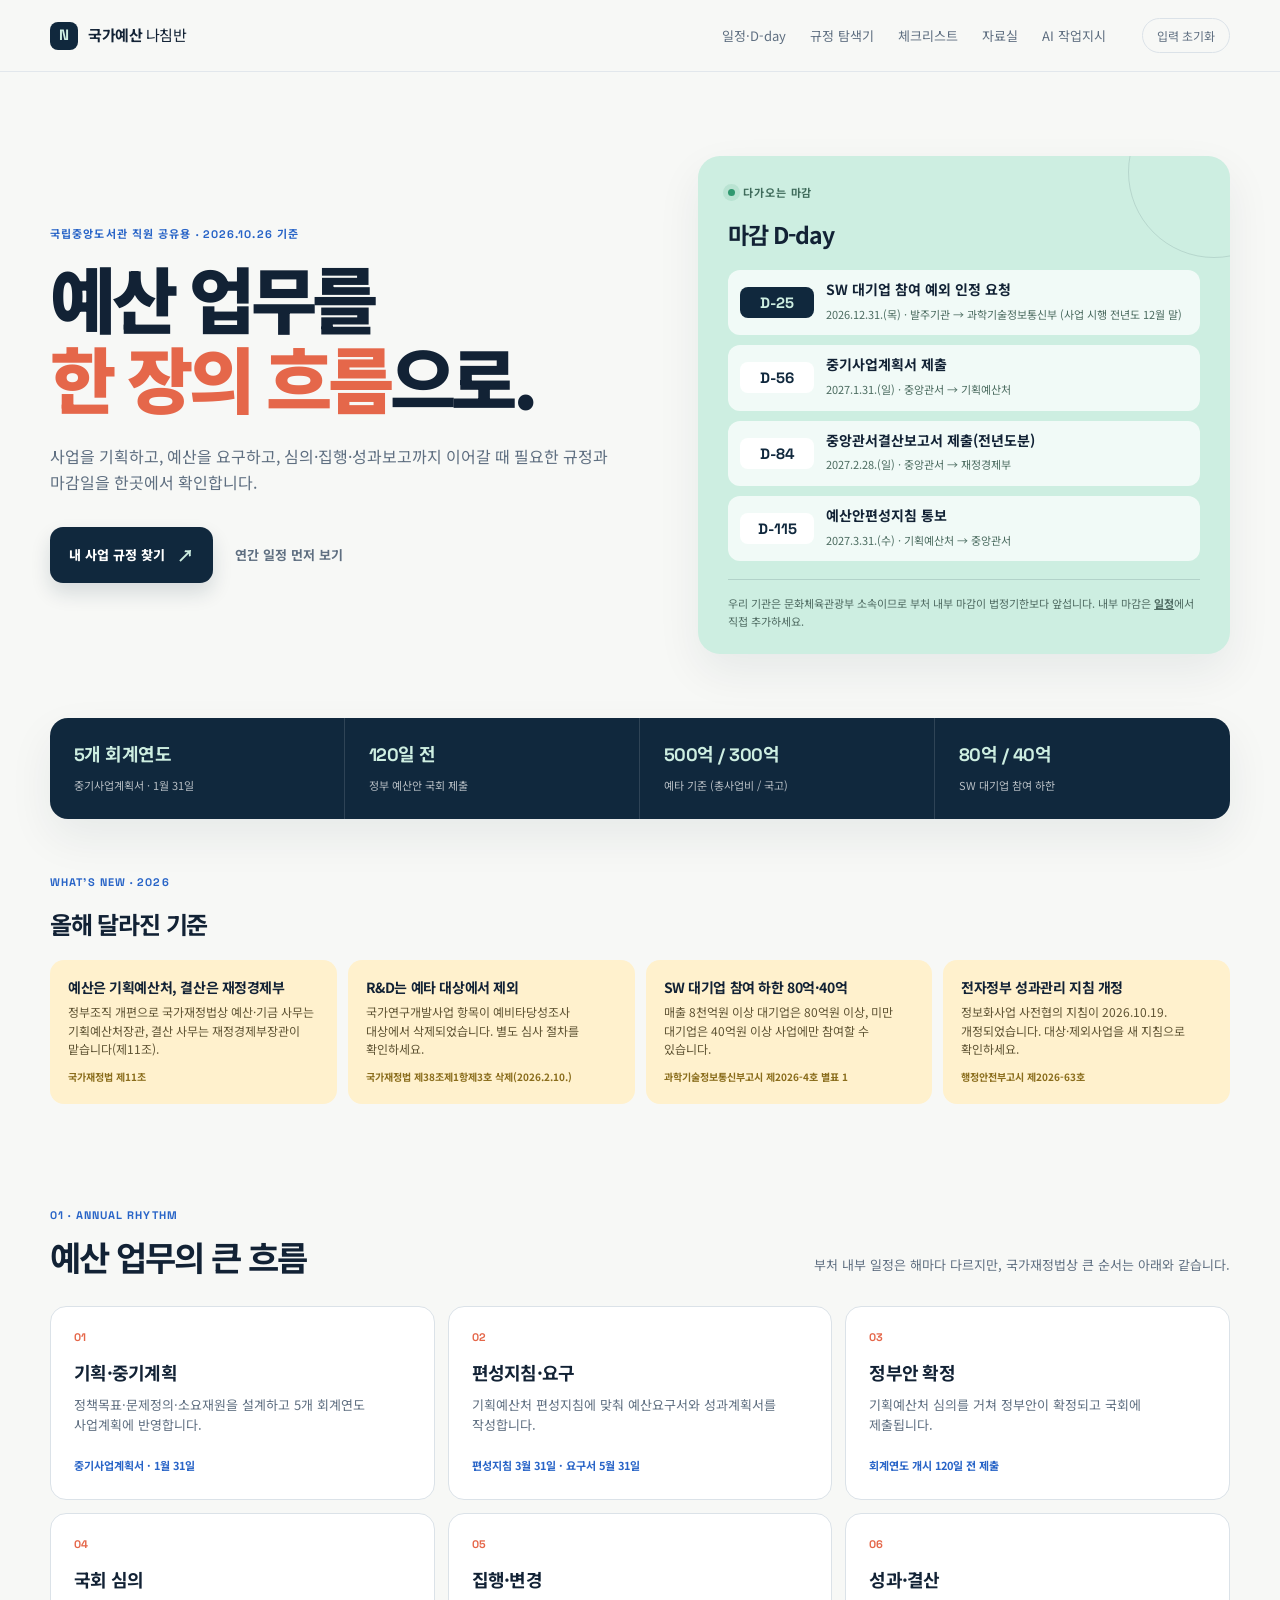
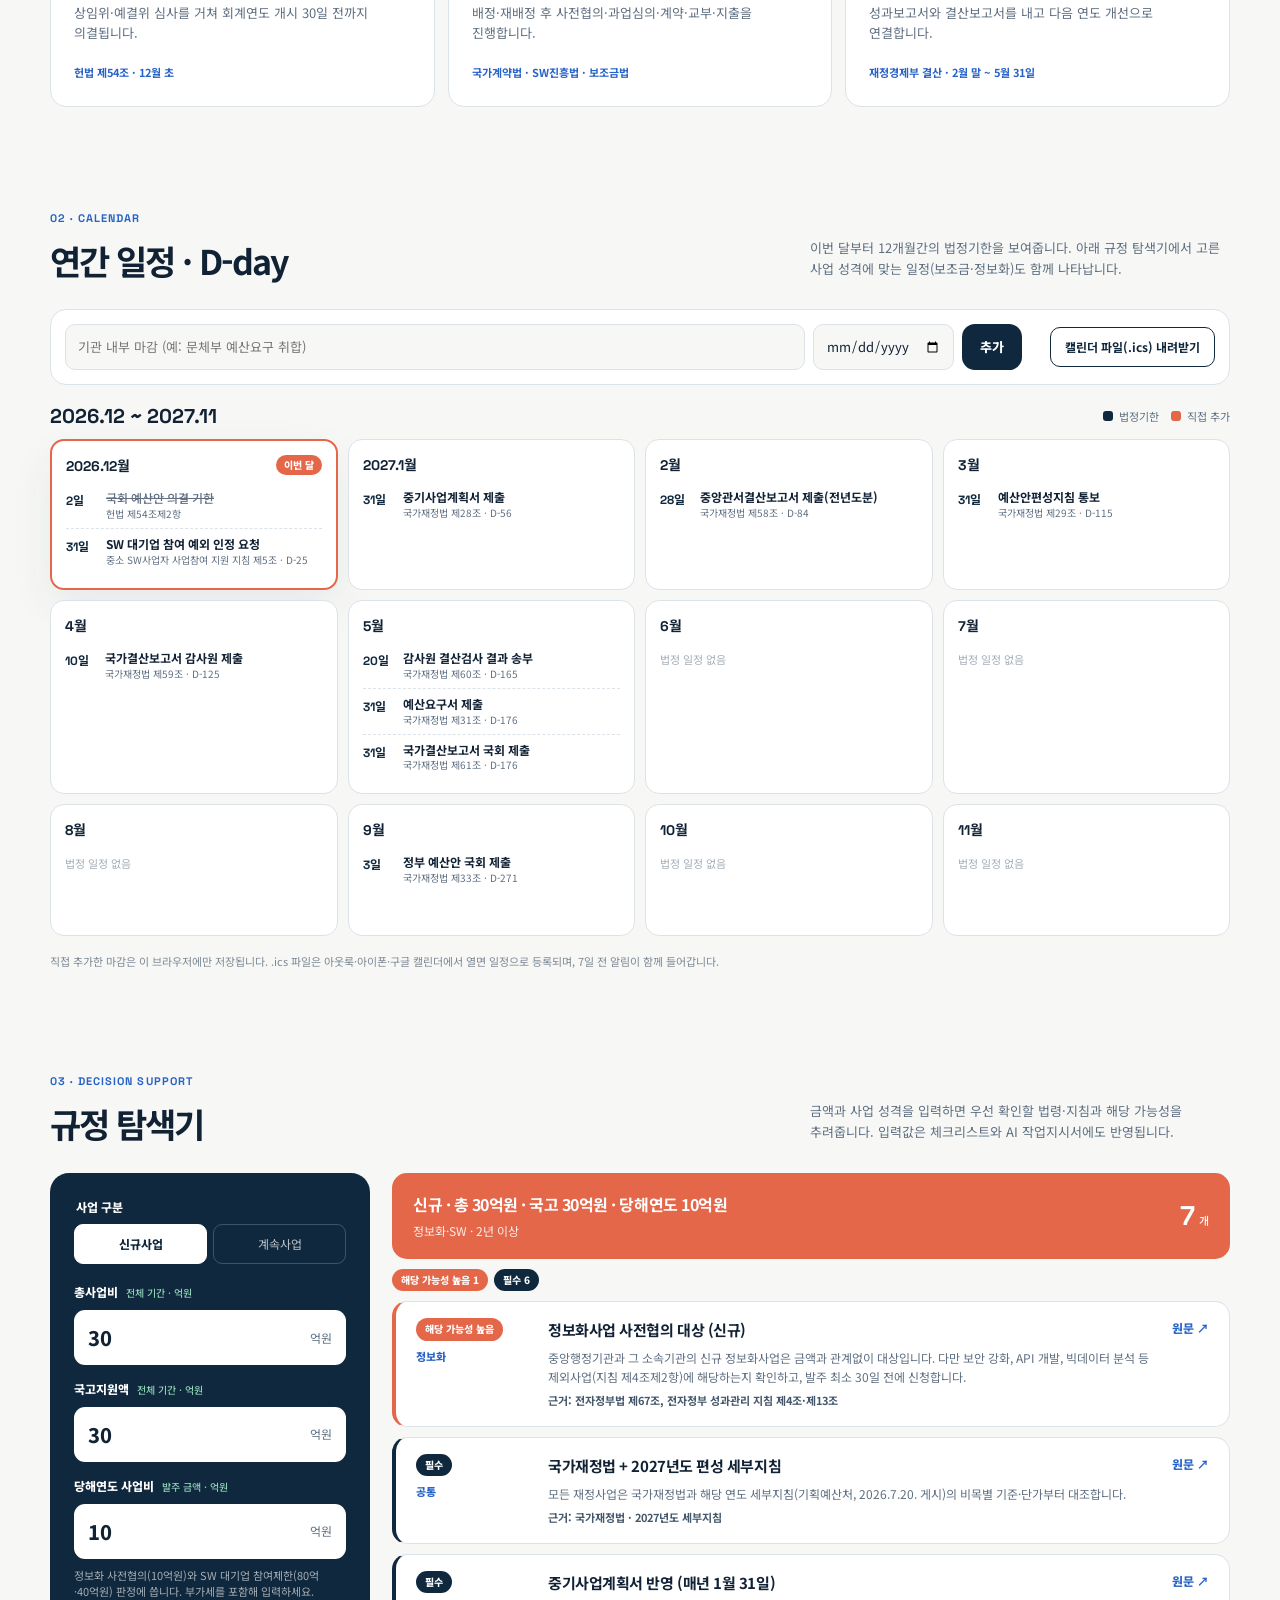
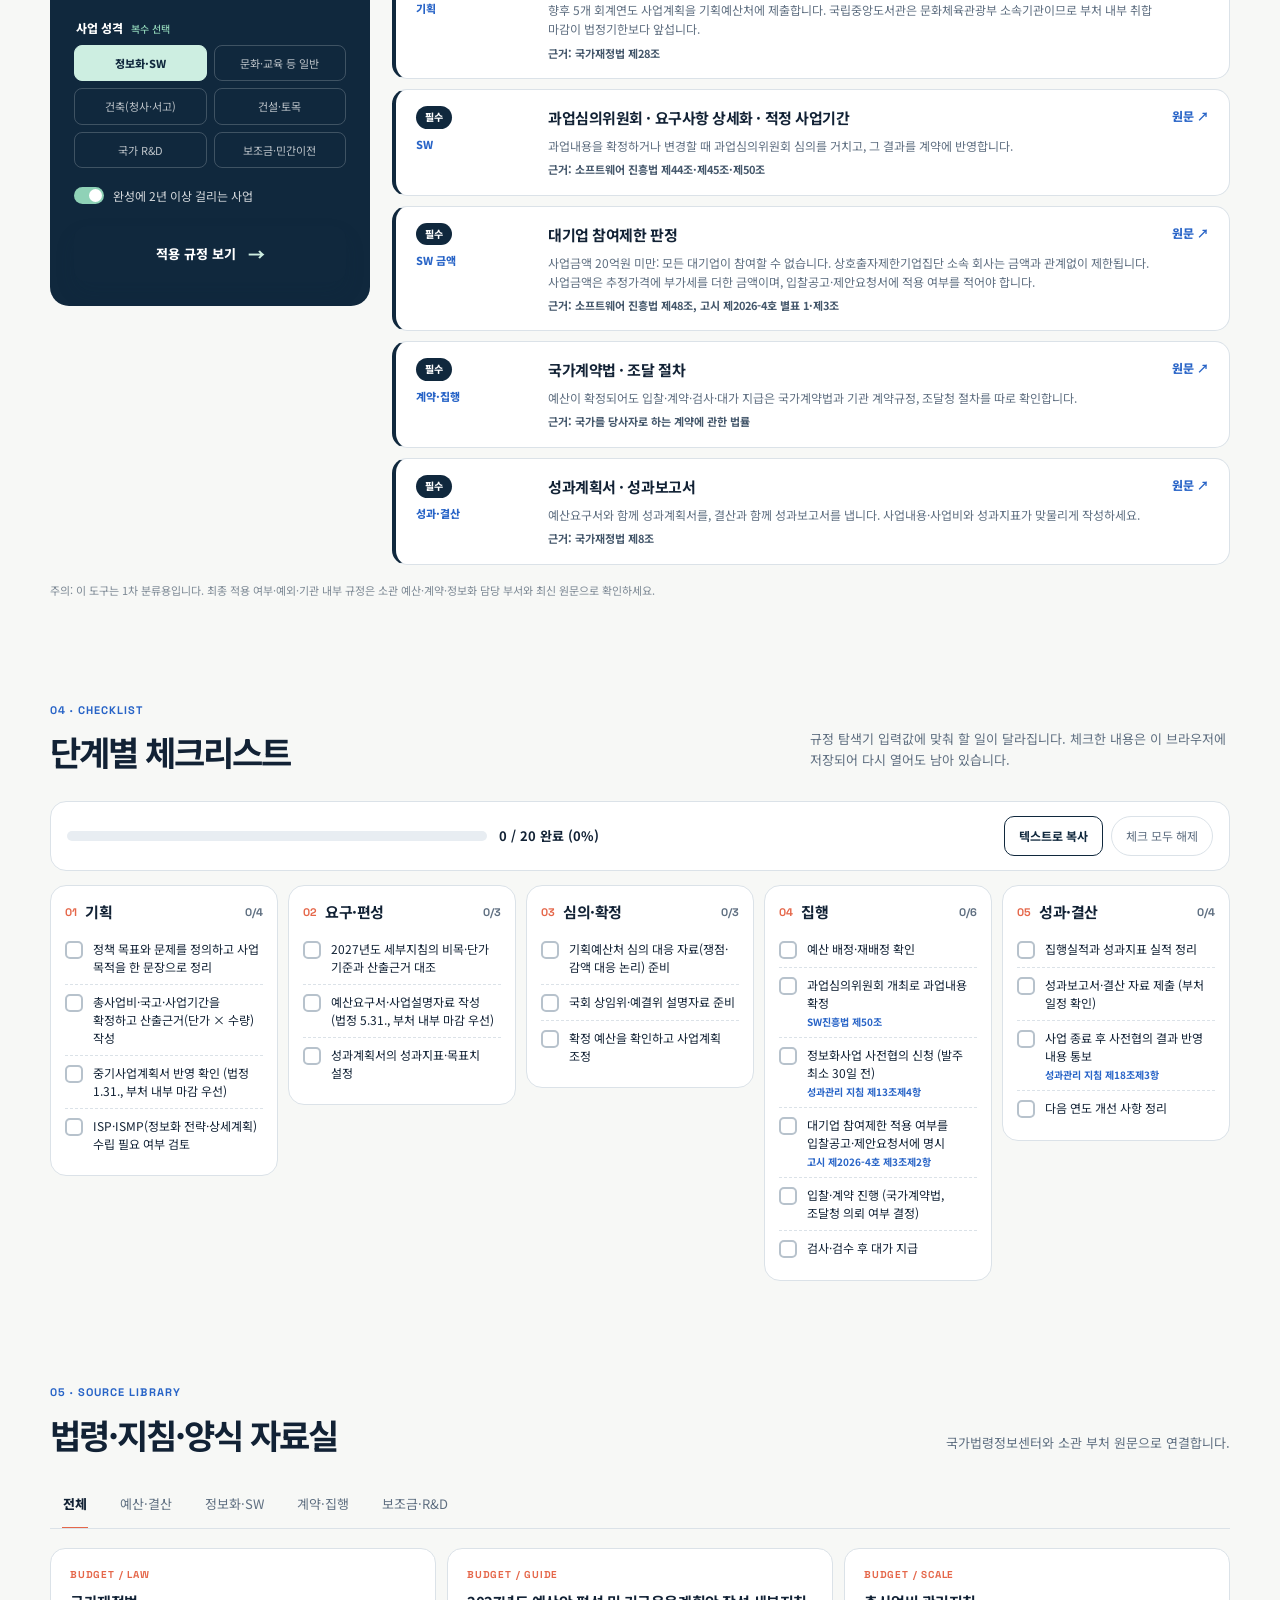
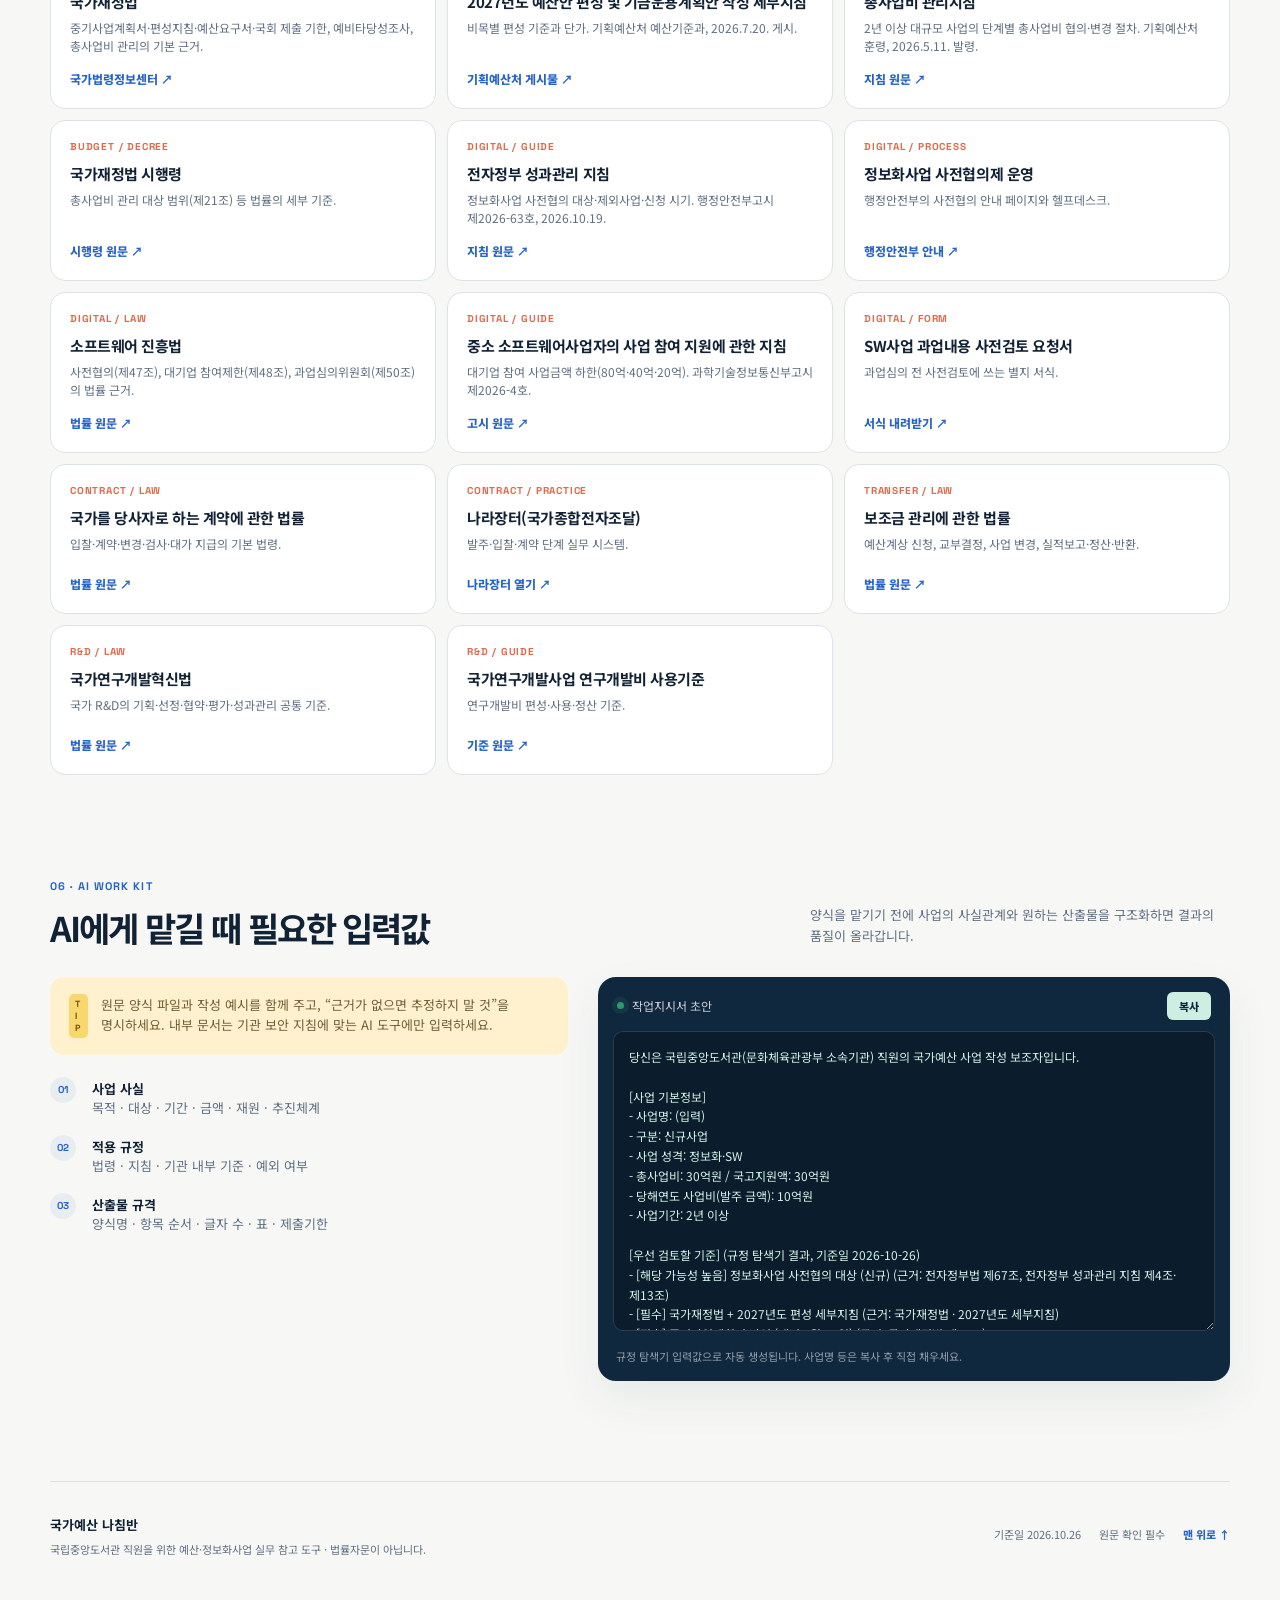
==== index.html @ a5f9e266 "국가예산 나침반: 기준 갱신·버그 수정·일정/체크리스트 추가 - 모바일 화면 깨짐(CSS +@media 오류) 수정, 압축 코드를 읽기 쉬운 형태로 정리 - 현행 원문 기준 반영:" ====
<!doctype html>
<html lang="ko">
  <head>
    <meta charset="UTF-8" />
    <meta name="viewport" content="width=device-width, initial-scale=1.0" />
    <meta name="description" content="국립중앙도서관 직원을 위한 국가예산 업무 참고 도구 — 규정 탐색, 연간 일정·D-day, 단계별 체크리스트" />
    <title>국가예산 나침반</title>
    <link rel="preconnect" href="https://fonts.googleapis.com" />
    <link rel="preconnect" href="https://fonts.gstatic.com" crossorigin />
    <link rel="stylesheet" href="https://fonts.googleapis.com/css2?family=Noto+Sans+KR:wght@400;500;700;800;900&family=Space+Grotesk:wght@500;700&display=swap" />
    <link rel="stylesheet" href="styles.css" />
  </head>
  <body>
    <a class="skip-link" href="#main">본문 바로가기</a>
    <header class="topbar">
      <a class="brand" href="#top" aria-label="국가예산 나침반 처음으로"><span class="brand-mark" aria-hidden="true">N</span><span><strong>국가예산</strong> 나침반</span></a>
      <nav class="topnav" aria-label="주요 메뉴">
        <a href="#calendar">일정·D-day</a>
        <a href="#finder">규정 탐색기</a>
        <a href="#checklist-section">체크리스트</a>
        <a href="#library">자료실</a>
        <a href="#ai-kit">AI 작업지시</a>
      </nav>
      <button class="ghost-button" id="resetButton" type="button">입력 초기화</button>
    </header>

    <main id="main">
      <span id="top"></span>
      <section class="hero section-shell">
        <div class="hero-copy">
          <p class="eyebrow">국립중앙도서관 직원 공유용 · <span id="basisDate"></span> 기준</p>
          <h1>예산 업무를<br /><span>한 장의 흐름</span>으로.</h1>
          <p class="hero-lede">사업을 기획하고, 예산을 요구하고, 심의·집행·성과보고까지 이어갈 때 필요한 규정과 마감일을 한곳에서 확인합니다.</p>
          <div class="hero-actions">
            <a class="primary-button" href="#finder">내 사업 규정 찾기 <span aria-hidden="true">↗</span></a>
            <a class="text-link" href="#calendar">연간 일정 먼저 보기</a>
          </div>
        </div>
        <aside class="hero-panel" aria-labelledby="upcomingTitle">
          <div class="panel-kicker"><span class="status-dot" aria-hidden="true"></span> 다가오는 마감</div>
          <h2 id="upcomingTitle">마감 D-day</h2>
          <ul class="upcoming-list" id="upcomingList"></ul>
          <div class="panel-foot">우리 기관은 문화체육관광부 소속이므로 부처 내부 마감이 법정기한보다 앞섭니다. 내부 마감은 <a href="#calendar">일정</a>에서 직접 추가하세요.</div>
        </aside>
      </section>

      <section class="section-shell stat-strip" aria-label="핵심 기준">
        <div><strong>5개 회계연도</strong><span>중기사업계획서 · 1월 31일</span></div>
        <div><strong>120일 전</strong><span>정부 예산안 국회 제출</span></div>
        <div><strong>500억 / 300억</strong><span>예타 기준 (총사업비 / 국고)</span></div>
        <div><strong>80억 / 40억</strong><span>SW 대기업 참여 하한</span></div>
      </section>

      <section class="section-shell changes" aria-labelledby="changesTitle">
        <div class="changes-head">
          <p class="eyebrow">WHAT'S NEW · 2026</p>
          <h2 id="changesTitle">올해 달라진 기준</h2>
        </div>
        <div class="changes-grid" id="changesGrid"></div>
      </section>

      <section class="section-shell section-block" id="flow" aria-labelledby="flowTitle">
        <div class="section-heading">
          <div><p class="eyebrow">01 · ANNUAL RHYTHM</p><h2 id="flowTitle">예산 업무의 큰 흐름</h2></div>
          <p>부처 내부 일정은 해마다 다르지만, 국가재정법상 큰 순서는 아래와 같습니다.</p>
        </div>
        <ol class="flow-grid">
          <li class="flow-card"><div class="flow-number">01</div><h3>기획·중기계획</h3><p>정책목표·문제정의·소요재원을 설계하고 5개 회계연도 사업계획에 반영합니다.</p><small>중기사업계획서 · 1월 31일</small></li>
          <li class="flow-card"><div class="flow-number">02</div><h3>편성지침·요구</h3><p>기획예산처 편성지침에 맞춰 예산요구서와 성과계획서를 작성합니다.</p><small>편성지침 3월 31일 · 요구서 5월 31일</small></li>
          <li class="flow-card"><div class="flow-number">03</div><h3>정부안 확정</h3><p>기획예산처 심의를 거쳐 정부안이 확정되고 국회에 제출됩니다.</p><small>회계연도 개시 120일 전 제출</small></li>
          <li class="flow-card"><div class="flow-number">04</div><h3>국회 심의</h3><p>상임위·예결위 심사를 거쳐 회계연도 개시 30일 전까지 의결됩니다.</p><small>헌법 제54조 · 12월 초</small></li>
          <li class="flow-card"><div class="flow-number">05</div><h3>집행·변경</h3><p>배정·재배정 후 사전협의·과업심의·계약·교부·지출을 진행합니다.</p><small>국가계약법 · SW진흥법 · 보조금법</small></li>
          <li class="flow-card"><div class="flow-number">06</div><h3>성과·결산</h3><p>성과보고서와 결산보고서를 내고 다음 연도 개선으로 연결합니다.</p><small>재정경제부 결산 · 2월 말 ~ 5월 31일</small></li>
        </ol>
      </section>

      <section class="section-shell section-block" id="calendar" aria-labelledby="calendarTitle">
        <div class="section-heading">
          <div><p class="eyebrow">02 · CALENDAR</p><h2 id="calendarTitle">연간 일정 · D-day</h2></div>
          <p>이번 달부터 12개월간의 법정기한을 보여줍니다. 아래 규정 탐색기에서 고른 사업 성격에 맞는 일정(보조금·정보화)도 함께 나타납니다.</p>
        </div>
        <div class="calendar-tools">
          <form class="custom-form" id="customForm">
            <label class="sr-only" for="customTitle">마감 이름</label>
            <input id="customTitle" type="text" maxlength="60" placeholder="기관 내부 마감 (예: 문체부 예산요구 취합)" required />
            <label class="sr-only" for="customDate">날짜</label>
            <input id="customDate" type="date" required />
            <button class="primary-button" type="submit">추가</button>
          </form>
          <div class="calendar-actions">
            <span class="muted" id="customCount"></span>
            <button class="outline-button" id="downloadIcs" type="button">캘린더 파일(.ics) 내려받기</button>
          </div>
        </div>
        <div class="timeline-head"><h3 id="timelineYear"></h3><span class="legend"><i class="legal"></i>법정기한 <i class="custom"></i>직접 추가</span></div>
        <div class="timeline" id="timeline"></div>
        <p class="disclaimer">직접 추가한 마감은 이 브라우저에만 저장됩니다. .ics 파일은 아웃룩·아이폰·구글 캘린더에서 열면 일정으로 등록되며, 7일 전 알림이 함께 들어갑니다.</p>
      </section>

      <section class="section-shell section-block finder-section" id="finder" aria-labelledby="finderTitle">
        <div class="section-heading">
          <div><p class="eyebrow">03 · DECISION SUPPORT</p><h2 id="finderTitle">규정 탐색기</h2></div>
          <p>금액과 사업 성격을 입력하면 우선 확인할 법령·지침과 해당 가능성을 추려줍니다. 입력값은 체크리스트와 AI 작업지시서에도 반영됩니다.</p>
        </div>
        <div class="finder-layout">
          <form class="finder-form" id="finderForm">
            <fieldset class="segmented">
              <legend>사업 구분</legend>
              <label><input type="radio" name="stage" value="new" checked /><span>신규사업</span></label>
              <label><input type="radio" name="stage" value="continuing" /><span>계속사업</span></label>
            </fieldset>

            <label class="field-label" for="amount">총사업비 <span>전체 기간 · 억원</span></label>
            <div class="amount-input"><input id="amount" type="number" min="0" step="0.1" inputmode="decimal" /><span>억원</span></div>

            <label class="field-label" for="supportAmount">국고지원액 <span>전체 기간 · 억원</span></label>
            <div class="amount-input"><input id="supportAmount" type="number" min="0" step="0.1" inputmode="decimal" /><span>억원</span></div>

            <label class="field-label" for="annualAmount">당해연도 사업비 <span>발주 금액 · 억원</span></label>
            <div class="amount-input"><input id="annualAmount" type="number" min="0" step="0.1" inputmode="decimal" /><span>억원</span></div>
            <p class="field-help">정보화 사전협의(10억원)와 SW 대기업 참여제한(80억·40억원) 판정에 씁니다. 부가세를 포함해 입력하세요.</p>

            <fieldset>
              <legend>사업 성격 <span>복수 선택</span></legend>
              <div class="tag-grid">
                <label class="tag-checkbox"><input type="checkbox" name="type" value="info" /><span>정보화·SW</span></label>
                <label class="tag-checkbox"><input type="checkbox" name="type" value="culture" /><span>문화·교육 등 일반</span></label>
                <label class="tag-checkbox"><input type="checkbox" name="type" value="building" /><span>건축(청사·서고)</span></label>
                <label class="tag-checkbox"><input type="checkbox" name="type" value="construction" /><span>건설·토목</span></label>
                <label class="tag-checkbox"><input type="checkbox" name="type" value="rd" /><span>국가 R&amp;D</span></label>
                <label class="tag-checkbox"><input type="checkbox" name="type" value="subsidy" /><span>보조금·민간이전</span></label>
              </div>
            </fieldset>

            <label class="toggle-row"><input id="multiYear" type="checkbox" /><span class="toggle-ui" aria-hidden="true"></span><span>완성에 2년 이상 걸리는 사업</span></label>
            <button class="primary-button full" type="submit">적용 규정 보기 <span aria-hidden="true">→</span></button>
          </form>
          <div class="finder-results" id="finderResults" aria-live="polite"></div>
        </div>
        <p class="disclaimer">주의: 이 도구는 1차 분류용입니다. 최종 적용 여부·예외·기관 내부 규정은 소관 예산·계약·정보화 담당 부서와 최신 원문으로 확인하세요.</p>
      </section>

      <section class="section-shell section-block" id="checklist-section" aria-labelledby="checklistTitle">
        <div class="section-heading">
          <div><p class="eyebrow">04 · CHECKLIST</p><h2 id="checklistTitle">단계별 체크리스트</h2></div>
          <p>규정 탐색기 입력값에 맞춰 할 일이 달라집니다. 체크한 내용은 이 브라우저에 저장되어 다시 열어도 남아 있습니다.</p>
        </div>
        <div class="check-toolbar">
          <div class="progress-wrap">
            <div class="progress" role="progressbar" aria-label="체크리스트 진행률" aria-valuemin="0" aria-valuemax="100" aria-valuenow="0"><div id="checkProgressBar"></div></div>
            <span id="checkProgressText"></span>
          </div>
          <div class="check-actions">
            <button class="outline-button" id="copyChecklist" type="button">텍스트로 복사</button>
            <button class="ghost-button" id="resetChecklist" type="button">체크 모두 해제</button>
          </div>
        </div>
        <div class="checklist" id="checklist"></div>
      </section>

      <section class="section-shell section-block" id="library" aria-labelledby="libraryTitle">
        <div class="section-heading">
          <div><p class="eyebrow">05 · SOURCE LIBRARY</p><h2 id="libraryTitle">법령·지침·양식 자료실</h2></div>
          <p>국가법령정보센터와 소관 부처 원문으로 연결합니다.</p>
        </div>
        <div class="library-tabs" role="tablist" aria-label="자료 분류">
          <button class="library-tab active" role="tab" aria-selected="true" data-filter="all" type="button">전체</button>
          <button class="library-tab" role="tab" aria-selected="false" data-filter="budget" type="button">예산·결산</button>
          <button class="library-tab" role="tab" aria-selected="false" data-filter="digital" type="button">정보화·SW</button>
          <button class="library-tab" role="tab" aria-selected="false" data-filter="contract" type="button">계약·집행</button>
          <button class="library-tab" role="tab" aria-selected="false" data-filter="transfer" type="button">보조금·R&amp;D</button>
        </div>
        <div class="library-grid" id="libraryGrid"></div>
      </section>

      <section class="section-shell section-block ai-section" id="ai-kit" aria-labelledby="aiTitle">
        <div class="section-heading">
          <div><p class="eyebrow">06 · AI WORK KIT</p><h2 id="aiTitle">AI에게 맡길 때 필요한 입력값</h2></div>
          <p>양식을 맡기기 전에 사업의 사실관계와 원하는 산출물을 구조화하면 결과의 품질이 올라갑니다.</p>
        </div>
        <div class="ai-layout">
          <div class="ai-copy">
            <div class="ai-callout"><span>TIP</span><p>원문 양식 파일과 작성 예시를 함께 주고, “근거가 없으면 추정하지 말 것”을 명시하세요. 내부 문서는 기관 보안 지침에 맞는 AI 도구에만 입력하세요.</p></div>
            <div class="prompt-steps">
              <div><span>01</span><p><b>사업 사실</b><br />목적 · 대상 · 기간 · 금액 · 재원 · 추진체계</p></div>
              <div><span>02</span><p><b>적용 규정</b><br />법령 · 지침 · 기관 내부 기준 · 예외 여부</p></div>
              <div><span>03</span><p><b>산출물 규격</b><br />양식명 · 항목 순서 · 글자 수 · 표 · 제출기한</p></div>
            </div>
          </div>
          <div class="prompt-builder">
            <div class="builder-head"><div><span class="live-dot" aria-hidden="true"></span> 작업지시서 초안</div><button id="copyPrompt" type="button">복사</button></div>
            <label class="sr-only" for="promptOutput">AI 작업지시서</label>
            <textarea id="promptOutput" spellcheck="false"></textarea>
            <p class="builder-note">규정 탐색기 입력값으로 자동 생성됩니다. 사업명 등은 복사 후 직접 채우세요.</p>
          </div>
        </div>
      </section>
    </main>

    <footer class="footer section-shell">
      <div><strong>국가예산 나침반</strong><p>국립중앙도서관 직원을 위한 예산·정보화사업 실무 참고 도구 · 법률자문이 아닙니다.</p></div>
      <div class="footer-meta"><span>기준일 <span id="footerBasisDate"></span></span><span>원문 확인 필수</span><a href="#top">맨 위로 ↑</a></div>
    </footer>

    <script src="js/data.js"></script>
    <script src="js/app.js"></script>
  </body>
</html>
---- styles.css ----
/* 국가예산 나침반 — 스타일 */

:root {
  --ink: #122235;
  --muted: #5f6f81;
  --line: #dbe2e8;
  --paper: #f7f8f6;
  --card: #ffffff;
  --navy: #10283d;
  --navy-2: #1b3b59;
  --blue: #2864c7;
  --mint: #cdeee1;
  --mint-strong: #8fd2b7;
  --coral: #e5674a;
  --coral-soft: #fde8e2;
  --yellow: #f8d76e;
  --amber-soft: #fff1cd;
  --green: #2f986f;
  --shadow: 0 18px 45px rgba(20, 39, 59, 0.07);
  --radius: 16px;
  --font-sans: 'Noto Sans KR', -apple-system, BlinkMacSystemFont, 'Apple SD Gothic Neo', 'Malgun Gothic', system-ui, sans-serif;
  --font-num: 'Space Grotesk', var(--font-sans);
}

* { box-sizing: border-box; }
html { scroll-behavior: smooth; scroll-padding-top: 90px; }
body {
  margin: 0;
  background: var(--paper);
  color: var(--ink);
  font-family: var(--font-sans);
  line-height: 1.65;
  word-break: keep-all;
  overflow-wrap: anywhere;
}
a { color: inherit; text-decoration: none; }
button, input, textarea { font: inherit; color: inherit; }
button { cursor: pointer; }
h1, h2, h3, h4, p { margin-top: 0; }
ol, ul { margin: 0; padding: 0; list-style: none; }

:focus-visible { outline: 3px solid var(--blue); outline-offset: 2px; border-radius: 6px; }

.sr-only {
  position: absolute; width: 1px; height: 1px; padding: 0; margin: -1px;
  overflow: hidden; clip: rect(0 0 0 0); white-space: nowrap; border: 0;
}
.skip-link {
  position: absolute; left: 12px; top: -48px; z-index: 50;
  background: var(--navy); color: #fff; padding: 8px 14px; border-radius: 8px;
}
.skip-link:focus { top: 12px; }

.section-shell { width: min(1180px, calc(100% - 44px)); margin: 0 auto; }
.muted { color: var(--muted); font-size: 12px; }

/* ---------- 상단 바 ---------- */
.topbar {
  height: 72px; display: flex; align-items: center; gap: 36px;
  padding: 0 max(22px, calc((100vw - 1180px) / 2));
  background: rgba(247, 248, 246, 0.94);
  border-bottom: 1px solid rgba(219, 226, 232, 0.75);
  position: sticky; top: 0; z-index: 20; backdrop-filter: blur(16px);
}
.brand { display: flex; gap: 10px; align-items: center; font-size: 15px; letter-spacing: -0.03em; white-space: nowrap; }
.brand-mark {
  display: grid; place-items: center; width: 28px; height: 28px;
  background: var(--navy); color: var(--mint); border-radius: 8px;
  font-family: var(--font-num); font-weight: 700;
}
.topnav { display: flex; gap: 24px; margin-left: auto; font-size: 13px; color: var(--muted); }
.topnav a:hover, .text-link:hover { color: var(--blue); }

.ghost-button {
  border: 1px solid var(--line); background: transparent; border-radius: 999px;
  color: var(--muted); padding: 7px 14px; font-size: 12px; white-space: nowrap;
}
.ghost-button:hover { border-color: var(--muted); color: var(--ink); }
.outline-button {
  border: 1px solid var(--navy); background: #fff; color: var(--navy);
  border-radius: 10px; padding: 9px 14px; font-size: 12px; font-weight: 700; white-space: nowrap;
}
.outline-button:hover { background: var(--navy); color: #fff; }

.primary-button {
  display: inline-flex; justify-content: center; align-items: center; gap: 12px;
  border: 0; background: var(--navy); color: #fff; border-radius: 13px;
  padding: 14px 19px; font-size: 13px; font-weight: 800;
  transition: transform 0.2s ease, box-shadow 0.2s ease, background 0.2s ease;
  box-shadow: 0 10px 20px rgba(16, 40, 61, 0.14);
}
.primary-button:hover { transform: translateY(-2px); box-shadow: 0 14px 25px rgba(16, 40, 61, 0.2); background: var(--navy-2); }
.primary-button span { color: var(--mint); font-size: 17px; }
.primary-button.full { width: 100%; }
.text-link { color: var(--muted); font-size: 13px; font-weight: 700; }

/* ---------- 히어로 ---------- */
.hero {
  display: grid; grid-template-columns: 1.04fr 0.96fr; gap: 72px;
  padding-top: 84px; padding-bottom: 64px; align-items: center;
}
.eyebrow {
  margin: 0 0 15px; color: var(--blue); letter-spacing: 0.1em;
  font: 700 11px/1.3 var(--font-num);
}
h1 { font-size: clamp(42px, 6vw, 72px); line-height: 1.12; letter-spacing: -0.06em; margin-bottom: 25px; font-weight: 900; }
h1 span { color: var(--coral); }
.hero-lede { color: var(--muted); font-size: 16px; max-width: 560px; margin-bottom: 31px; }
.hero-actions { display: flex; gap: 22px; align-items: center; flex-wrap: wrap; }

.hero-panel {
  border-radius: 22px; background: var(--mint); padding: 28px 30px 24px;
  box-shadow: var(--shadow); position: relative; overflow: hidden;
}
.hero-panel::after {
  content: ''; position: absolute; width: 170px; height: 170px;
  border: 1px solid rgba(16, 40, 61, 0.12); border-radius: 50%; right: -70px; top: -70px;
}
.panel-kicker { font: 700 11px var(--font-num); color: #3f6b5b; letter-spacing: 0.08em; display: flex; align-items: center; gap: 8px; }
.status-dot, .live-dot {
  display: inline-block; width: 7px; height: 7px; border-radius: 50%;
  background: var(--green); box-shadow: 0 0 0 5px rgba(47, 152, 111, 0.13);
}
.hero-panel h2 { font-size: 23px; letter-spacing: -0.05em; margin: 16px 0 16px; }
.upcoming-list { display: grid; gap: 10px; position: relative; z-index: 1; }
.upcoming-item {
  display: grid; grid-template-columns: 74px 1fr; gap: 12px; align-items: center;
  background: rgba(255, 255, 255, 0.72); border-radius: 12px; padding: 10px 12px;
}
.upcoming-item.custom { background: #fff; outline: 1px dashed var(--coral); }
.upcoming-item .dday {
  font: 700 15px var(--font-num); color: var(--navy); background: #fff; border-radius: 8px;
  text-align: center; padding: 6px 0;
}
.upcoming-item:first-child .dday { background: var(--navy); color: var(--mint); }
.upcoming-item strong { display: block; font-size: 14px; line-height: 1.35; }
.upcoming-item small { color: #4b6b60; font-size: 11px; }
.upcoming-list .empty { font-size: 13px; color: #4b6b60; }
.panel-foot { border-top: 1px solid rgba(16, 40, 61, 0.14); margin-top: 18px; padding-top: 14px; color: #4f6b62; font-size: 11px; }
.panel-foot a { text-decoration: underline; font-weight: 700; }

/* ---------- 핵심 기준 띠 ---------- */
.stat-strip {
  display: grid; grid-template-columns: repeat(4, 1fr); background: var(--navy); color: #fff;
  border-radius: 18px; overflow: hidden; box-shadow: var(--shadow);
}
.stat-strip > div { padding: 22px 24px; border-right: 1px solid rgba(255, 255, 255, 0.13); }
.stat-strip > div:last-child { border-right: 0; }
.stat-strip strong { display: block; font: 700 18px var(--font-num); color: var(--mint); letter-spacing: -0.03em; margin-bottom: 4px; }
.stat-strip span { color: rgba(255, 255, 255, 0.7); font-size: 11px; }

/* ---------- 달라진 기준 ---------- */
.changes { margin-top: 56px; }
.changes-head h2 { font-size: 24px; letter-spacing: -0.05em; margin-bottom: 16px; }
.changes-grid { display: grid; grid-template-columns: repeat(4, 1fr); gap: 11px; }
.change-card { background: var(--amber-soft); border-radius: 14px; padding: 18px; display: flex; flex-direction: column; }
.change-card h3 { font-size: 14px; letter-spacing: -0.03em; margin-bottom: 6px; line-height: 1.4; }
.change-card p { color: #5f5434; font-size: 12px; line-height: 1.55; margin-bottom: 10px; }
.change-card small { margin-top: auto; color: #8a6d1c; font-size: 10px; font-weight: 700; }

/* ---------- 섹션 공통 ---------- */
.section-block { padding-top: 104px; }
.section-heading { display: flex; justify-content: space-between; align-items: end; gap: 28px; margin-bottom: 28px; }
.section-heading h2 { margin: 0; font-size: 34px; letter-spacing: -0.06em; line-height: 1.2; }
.section-heading > p { max-width: 420px; color: var(--muted); font-size: 13px; margin-bottom: 2px; }
.disclaimer { margin: 16px 0 0; color: #7c8894; font-size: 11px; }

/* ---------- 업무 흐름 ---------- */
.flow-grid { display: grid; grid-template-columns: repeat(3, 1fr); gap: 13px; }
.flow-card {
  background: var(--card); border: 1px solid var(--line); border-radius: var(--radius);
  padding: 23px; min-height: 170px; transition: transform 0.2s ease, box-shadow 0.2s ease;
}
.flow-card:hover { transform: translateY(-3px); box-shadow: var(--shadow); }
.flow-number { font: 700 11px var(--font-num); color: var(--coral); margin-bottom: 14px; }
.flow-card h3 { font-size: 18px; margin-bottom: 8px; letter-spacing: -0.04em; }
.flow-card p { color: var(--muted); font-size: 13px; line-height: 1.55; margin-bottom: 14px; }
.flow-card small { color: var(--blue); font-size: 11px; font-weight: 700; }

/* ---------- 연간 일정 ---------- */
.calendar-tools {
  display: flex; justify-content: space-between; gap: 16px; align-items: center; flex-wrap: wrap;
  background: #fff; border: 1px solid var(--line); border-radius: var(--radius); padding: 14px;
  margin-bottom: 18px;
}
.custom-form { display: flex; gap: 8px; flex: 1 1 520px; flex-wrap: wrap; }
.custom-form input {
  border: 1px solid var(--line); border-radius: 10px; padding: 10px 12px; font-size: 13px; background: var(--paper);
}
.custom-form input[type='text'] { flex: 1 1 260px; min-width: 0; }
.custom-form .primary-button { padding: 10px 18px; box-shadow: none; }
.calendar-actions { display: flex; gap: 12px; align-items: center; }

.timeline-head { display: flex; justify-content: space-between; align-items: center; margin-bottom: 10px; }
.timeline-head h3 { margin: 0; font: 700 20px var(--font-num); }
.legend { display: flex; gap: 12px; align-items: center; font-size: 11px; color: var(--muted); }
.legend i { display: inline-block; width: 10px; height: 10px; border-radius: 3px; margin-right: -6px; }
.legend i.legal { background: var(--navy); }
.legend i.custom { background: var(--coral); }

.timeline { display: grid; grid-template-columns: repeat(4, 1fr); gap: 10px; }
.month { background: #fff; border: 1px solid var(--line); border-radius: 14px; padding: 14px; min-height: 132px; }
.month.past { opacity: 0.6; }
.month.current { border: 2px solid var(--coral); box-shadow: var(--shadow); opacity: 1; }
.month-head { display: flex; justify-content: space-between; align-items: center; margin-bottom: 8px; }
.month-head span { font: 700 14px var(--font-num); }
.month-head em { font-style: normal; font-size: 10px; font-weight: 800; color: #fff; background: var(--coral); border-radius: 999px; padding: 2px 8px; }
.month li { display: grid; grid-template-columns: 34px 1fr auto; gap: 6px; padding: 7px 0; border-top: 1px dashed var(--line); align-items: start; }
.month li:first-child { border-top: 0; }
.month li .date { font: 700 12px var(--font-num); color: var(--navy); padding-top: 1px; }
.month li b { display: block; font-size: 12px; line-height: 1.4; }
.month li small { display: block; font-size: 10px; color: var(--muted); line-height: 1.4; }
.month li.custom .date, .month li.custom b { color: var(--coral); }
.month li.done b { text-decoration: line-through; color: var(--muted); font-weight: 500; }
.month li.none { display: block; color: #a3adb7; font-size: 11px; }
.icon-button {
  border: 0; background: var(--coral-soft); color: var(--coral); width: 22px; height: 22px;
  border-radius: 6px; font-size: 14px; line-height: 1; padding: 0;
}

/* ---------- 규정 탐색기 ---------- */
.finder-layout { display: grid; grid-template-columns: 320px 1fr; gap: 22px; align-items: start; }
.finder-form {
  background: var(--navy); color: #fff; border-radius: 19px; padding: 24px;
  position: sticky; top: 92px;
}
.field-label, legend { display: block; font-size: 12px; font-weight: 800; margin-bottom: 8px; }
.field-label span, legend span { color: var(--mint-strong); font-size: 10px; font-weight: 500; margin-left: 5px; }
.amount-input { display: flex; background: #fff; border-radius: 11px; overflow: hidden; color: var(--ink); align-items: center; margin-bottom: 14px; }
.amount-input input { border: 0; outline: none; width: 100%; padding: 11px 14px; background: transparent; font-size: 20px; font-weight: 800; color: var(--ink); }
.amount-input:focus-within { box-shadow: 0 0 0 3px var(--mint-strong); }
.amount-input span { color: var(--muted); font-size: 12px; padding-right: 14px; white-space: nowrap; }
.field-help { color: rgba(255, 255, 255, 0.62); font-size: 11px; line-height: 1.5; margin: -6px 0 18px; }
fieldset { border: 0; padding: 0; margin: 0 0 18px; min-width: 0; }

.segmented { display: grid; grid-template-columns: 1fr 1fr; gap: 6px; }
.segmented legend { grid-column: 1 / -1; }
.segmented input, .tag-checkbox input, .toggle-row input { position: absolute; opacity: 0; width: 1px; height: 1px; }
.segmented span {
  display: block; text-align: center; border-radius: 9px; padding: 9px 6px; font-size: 12px;
  border: 1px solid rgba(255, 255, 255, 0.2); color: rgba(255, 255, 255, 0.72); cursor: pointer;
}
.segmented input:checked + span { background: #fff; color: var(--navy); font-weight: 800; border-color: #fff; }
.segmented input:focus-visible + span, .tag-checkbox input:focus-visible + span, .toggle-row input:focus-visible + .toggle-ui { outline: 3px solid var(--mint-strong); outline-offset: 2px; }

.tag-grid { display: grid; grid-template-columns: repeat(2, 1fr); gap: 7px; }
.tag-checkbox span {
  display: block; border: 1px solid rgba(255, 255, 255, 0.2); color: rgba(255, 255, 255, 0.72);
  border-radius: 8px; padding: 8px 6px; text-align: center; font-size: 11px; transition: all 0.16s ease; cursor: pointer;
}
.tag-checkbox input:checked + span { color: var(--navy); background: var(--mint); border-color: var(--mint); font-weight: 800; }

.toggle-row { display: flex; align-items: center; gap: 9px; font-size: 12px; color: rgba(255, 255, 255, 0.82); margin-bottom: 20px; cursor: pointer; position: relative; }
.toggle-ui { flex: none; width: 30px; height: 17px; border-radius: 999px; background: rgba(255, 255, 255, 0.22); position: relative; transition: background 0.2s; }
.toggle-ui::after { content: ''; position: absolute; width: 13px; height: 13px; top: 2px; left: 2px; border-radius: 50%; background: #fff; transition: transform 0.2s; }
.toggle-row input:checked + .toggle-ui { background: var(--mint-strong); }
.toggle-row input:checked + .toggle-ui::after { transform: translateX(13px); }

.finder-results { display: grid; gap: 10px; }
.result-summary {
  background: var(--coral); color: #fff; border-radius: 15px; padding: 18px 21px;
  display: flex; justify-content: space-between; gap: 15px; align-items: center;
}
.result-summary h3 { margin: 0; font-size: 16px; letter-spacing: -0.03em; }
.result-summary p { color: rgba(255, 255, 255, 0.88); font-size: 12px; margin: 4px 0 0; }
.result-count { font: 700 27px var(--font-num); white-space: nowrap; }
.result-count small { font: 500 11px var(--font-sans); margin-left: 4px; }
.level-legend { display: flex; gap: 6px; flex-wrap: wrap; }

.level { display: inline-block; font-size: 10px; font-weight: 800; border-radius: 999px; padding: 3px 9px; white-space: nowrap; }
.level-likely { background: var(--coral); color: #fff; }
.level-must { background: var(--navy); color: #fff; }
.level-check { background: var(--yellow); color: #5c4400; }
.level-info { background: #e8edf2; color: var(--muted); }

.result-card {
  background: #fff; border: 1px solid var(--line); border-left-width: 4px; border-radius: 15px;
  padding: 16px 20px; display: grid; grid-template-columns: 116px 1fr auto; gap: 16px; align-items: start;
}
.level-border-likely { border-left-color: var(--coral); }
.level-border-must { border-left-color: var(--navy); }
.level-border-check { border-left-color: var(--yellow); }
.level-border-info { border-left-color: #c9d2db; }
.result-meta { display: grid; gap: 6px; justify-items: start; }
.result-tag { color: var(--blue); font-size: 11px; font-weight: 800; }
.result-card h4 { margin: 0 0 5px; font-size: 15px; letter-spacing: -0.03em; }
.result-card p { margin: 0; color: var(--muted); font-size: 12px; line-height: 1.6; }
.result-card .basis { margin-top: 6px; font-size: 11px; color: #44576b; font-weight: 700; }
.result-card a { color: var(--blue); font-size: 12px; font-weight: 800; white-space: nowrap; }

/* ---------- 체크리스트 ---------- */
.check-toolbar {
  display: flex; justify-content: space-between; align-items: center; gap: 16px; flex-wrap: wrap;
  background: #fff; border: 1px solid var(--line); border-radius: var(--radius); padding: 14px 16px; margin-bottom: 14px;
}
.progress-wrap { display: flex; align-items: center; gap: 12px; flex: 1 1 320px; font-size: 13px; font-weight: 700; }
.progress { flex: 1; height: 10px; background: #e8edf2; border-radius: 999px; overflow: hidden; max-width: 420px; }
.progress div { height: 100%; width: 0; background: linear-gradient(90deg, var(--green), var(--mint-strong)); transition: width 0.3s ease; }
.check-actions { display: flex; gap: 8px; }

.checklist { display: grid; grid-template-columns: repeat(5, 1fr); gap: 10px; align-items: start; }
.phase { background: #fff; border: 1px solid var(--line); border-radius: var(--radius); padding: 14px; }
.phase.complete { border-color: var(--green); background: #f2fbf7; }
.phase header { display: flex; align-items: center; gap: 8px; margin-bottom: 8px; }
.phase-no { font: 700 11px var(--font-num); color: var(--coral); }
.phase h3 { margin: 0; font-size: 15px; letter-spacing: -0.03em; flex: 1; }
.phase-count { font: 700 11px var(--font-num); color: var(--muted); }
.check-item { display: grid; grid-template-columns: 20px 1fr; gap: 8px; padding: 8px 0; border-top: 1px dashed var(--line); cursor: pointer; position: relative; }
.phase li:first-child .check-item { border-top: 0; }
.check-item input { position: absolute; opacity: 0; width: 1px; height: 1px; }
.check-item .box { width: 18px; height: 18px; border: 2px solid #b7c2cc; border-radius: 5px; margin-top: 1px; display: grid; place-items: center; background: #fff; }
.check-item input:checked + .box { background: var(--green); border-color: var(--green); }
.check-item input:checked + .box::after { content: ''; width: 5px; height: 9px; border: solid #fff; border-width: 0 2px 2px 0; transform: rotate(45deg) translate(-1px, -1px); }
.check-item input:focus-visible + .box { outline: 3px solid var(--blue); outline-offset: 2px; }
.check-item .label { font-size: 12px; line-height: 1.5; }
.check-item .label small { display: block; color: var(--blue); font-size: 10px; font-weight: 700; margin-top: 2px; }
.check-item input:checked ~ .label { color: var(--muted); text-decoration: line-through; }

/* ---------- 자료실 ---------- */
.library-tabs { display: flex; gap: 7px; border-bottom: 1px solid var(--line); margin-bottom: 19px; overflow-x: auto; }
.library-tab { border: 0; background: transparent; color: var(--muted); font-size: 13px; padding: 10px 13px 13px; white-space: nowrap; position: relative; }
.library-tab.active { color: var(--ink); font-weight: 800; }
.library-tab.active::after { content: ''; position: absolute; bottom: -1px; height: 2px; background: var(--coral); left: 12px; right: 12px; }
.library-grid { display: grid; grid-template-columns: repeat(3, 1fr); gap: 11px; }
.library-card { background: #fff; border: 1px solid var(--line); border-radius: 15px; padding: 19px; min-height: 150px; display: flex; flex-direction: column; }
.library-card .library-type { font: 700 10px var(--font-num); color: var(--coral); letter-spacing: 0.08em; }
.library-card h3 { font-size: 15px; margin: 10px 0 7px; letter-spacing: -0.03em; line-height: 1.4; }
.library-card p { color: var(--muted); font-size: 12px; line-height: 1.55; margin-bottom: 13px; }
.library-card a { margin-top: auto; color: var(--blue); font-size: 12px; font-weight: 800; }

/* ---------- AI 작업지시 ---------- */
.ai-section { padding-bottom: 100px; }
.ai-layout { display: grid; grid-template-columns: 0.9fr 1.1fr; gap: 30px; align-items: start; }
.ai-callout { background: var(--amber-soft); border-radius: 14px; padding: 17px 19px; display: flex; gap: 13px; align-items: start; }
.ai-callout span { background: var(--yellow); color: #735500; border-radius: 5px; padding: 4px 6px; font: 700 9px var(--font-num); }
.ai-callout p { color: #6f5f35; font-size: 13px; line-height: 1.55; margin: 1px 0; }
.prompt-steps { margin-top: 22px; display: grid; gap: 15px; }
.prompt-steps > div { display: grid; grid-template-columns: 30px 1fr; gap: 12px; align-items: start; }
.prompt-steps span { display: grid; place-items: center; width: 26px; height: 26px; border-radius: 50%; background: #e8edf2; color: var(--blue); font: 700 10px var(--font-num); }
.prompt-steps p { color: var(--muted); font-size: 13px; line-height: 1.5; margin: 2px 0; }
.prompt-steps b { color: var(--ink); }
.prompt-builder { background: var(--navy); border-radius: 18px; padding: 15px; box-shadow: var(--shadow); }
.builder-head { display: flex; align-items: center; justify-content: space-between; color: rgba(255, 255, 255, 0.78); font-size: 12px; padding: 0 4px 11px; }
.builder-head > div { display: flex; align-items: center; gap: 8px; }
.builder-head button { background: var(--mint); color: var(--navy); border: 0; border-radius: 6px; padding: 5px 12px; font-size: 11px; font-weight: 800; }
.prompt-builder textarea {
  width: 100%; height: 300px; resize: vertical; border: 1px solid rgba(255, 255, 255, 0.14); border-radius: 10px;
  background: #0b1d2d; color: #d3f2e6; padding: 15px; font: 12px/1.65 var(--font-sans); outline: none;
}
.builder-note { color: rgba(255, 255, 255, 0.55); font-size: 11px; margin: 10px 3px 0; }

/* ---------- 바닥글 ---------- */
.footer { padding: 28px 0 42px; border-top: 1px solid var(--line); display: flex; justify-content: space-between; gap: 20px; color: var(--muted); }
.footer strong { color: var(--ink); font-size: 13px; }
.footer p { font-size: 11px; margin: 4px 0 0; }
.footer-meta { display: flex; gap: 18px; align-items: center; font-size: 11px; }
.footer-meta a { color: var(--blue); font-weight: 800; }

/* ---------- 반응형 (화면 폭에 따라 배치 조정) ---------- */
@media (max-width: 1080px) {
  .checklist { grid-template-columns: repeat(3, 1fr); }
  .timeline { grid-template-columns: repeat(3, 1fr); }
  .changes-grid { grid-template-columns: repeat(2, 1fr); }
  .topnav { gap: 16px; }
}

@media (max-width: 860px) {
  .topnav { display: none; }
  .topbar { justify-content: space-between; }
  .hero { grid-template-columns: 1fr; gap: 35px; padding-top: 56px; }
  .stat-strip { grid-template-columns: repeat(2, 1fr); }
  .stat-strip > div:nth-child(2) { border-right: 0; }
  .stat-strip > div:nth-child(-n + 2) { border-bottom: 1px solid rgba(255, 255, 255, 0.13); }
  .section-heading { display: block; }
  .section-heading > p { margin-top: 12px; }
  .flow-grid, .library-grid, .checklist, .timeline { grid-template-columns: repeat(2, 1fr); }
  .finder-layout, .ai-layout { grid-template-columns: 1fr; }
  .finder-form { position: static; }
}

@media (max-width: 560px) {
  .section-shell { width: calc(100% - 32px); }
  .topbar { height: 62px; padding: 0 16px; }
  h1 { font-size: 42px; }
  .hero { padding-top: 40px; padding-bottom: 44px; }
  .hero-panel { padding: 22px 18px 18px; }
  .hero-actions { align-items: flex-start; flex-direction: column; gap: 14px; }
  .stat-strip > div { padding: 16px 14px; }
  .stat-strip strong { font-size: 15px; }
  .stat-strip span { font-size: 10px; }
  .changes-grid { grid-template-columns: 1fr; }
  .section-block { padding-top: 72px; }
  .section-heading h2 { font-size: 28px; }
  .flow-grid, .library-grid, .checklist, .timeline { grid-template-columns: 1fr; }
  .result-card { grid-template-columns: 1fr; gap: 8px; }
  .result-meta { display: flex; gap: 8px; align-items: center; }
  .result-summary { align-items: flex-start; }
  .calendar-actions { width: 100%; justify-content: space-between; }
  .custom-form input[type='date'] { flex: 1; }
  .footer { flex-direction: column; }
  .footer-meta { flex-wrap: wrap; }
}

/* ---------- 인쇄 ---------- */
@media print {
  .topbar, .hero-actions, .calendar-tools, .check-actions, .finder-form, .prompt-builder button, .skip-link { display: none !important; }
  body { background: #fff; }
  .finder-layout { grid-template-columns: 1fr; }
  .section-block { padding-top: 32px; break-inside: avoid; }
  .result-card, .phase, .month { break-inside: avoid; }
}
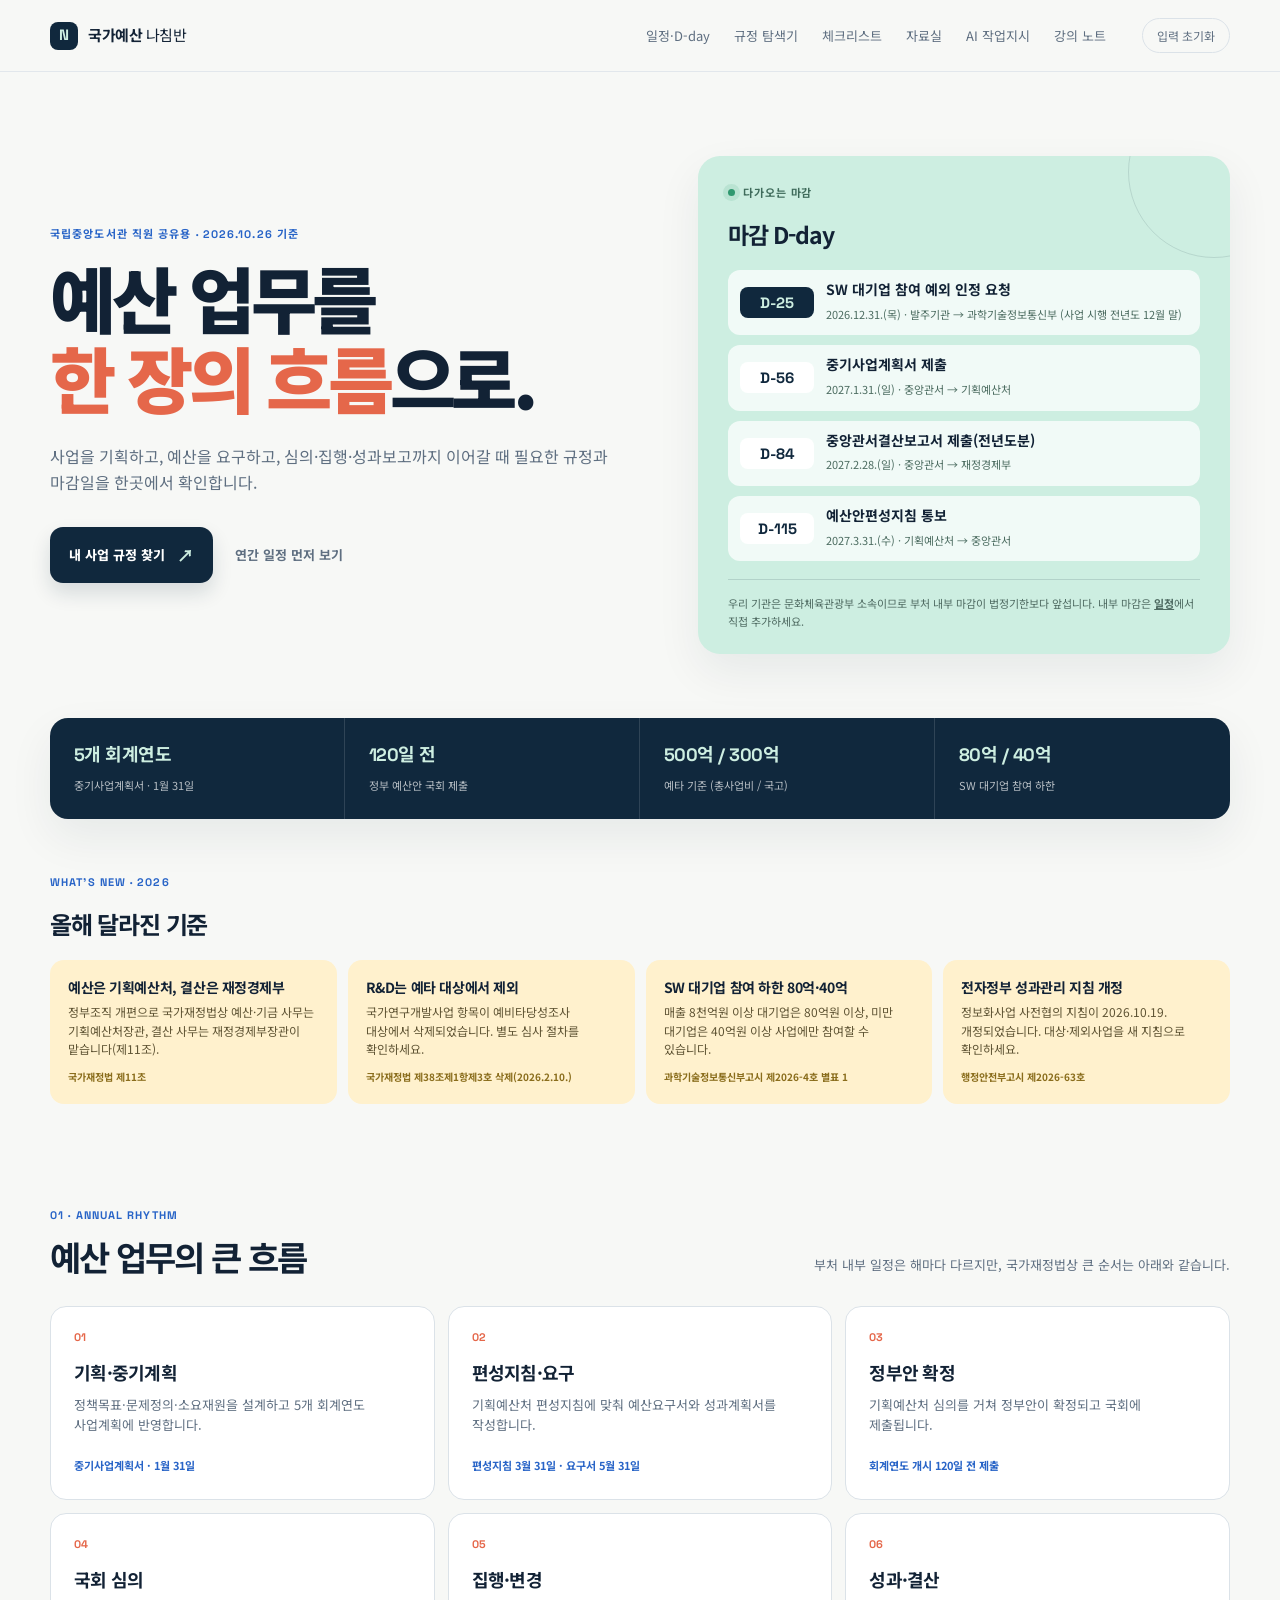
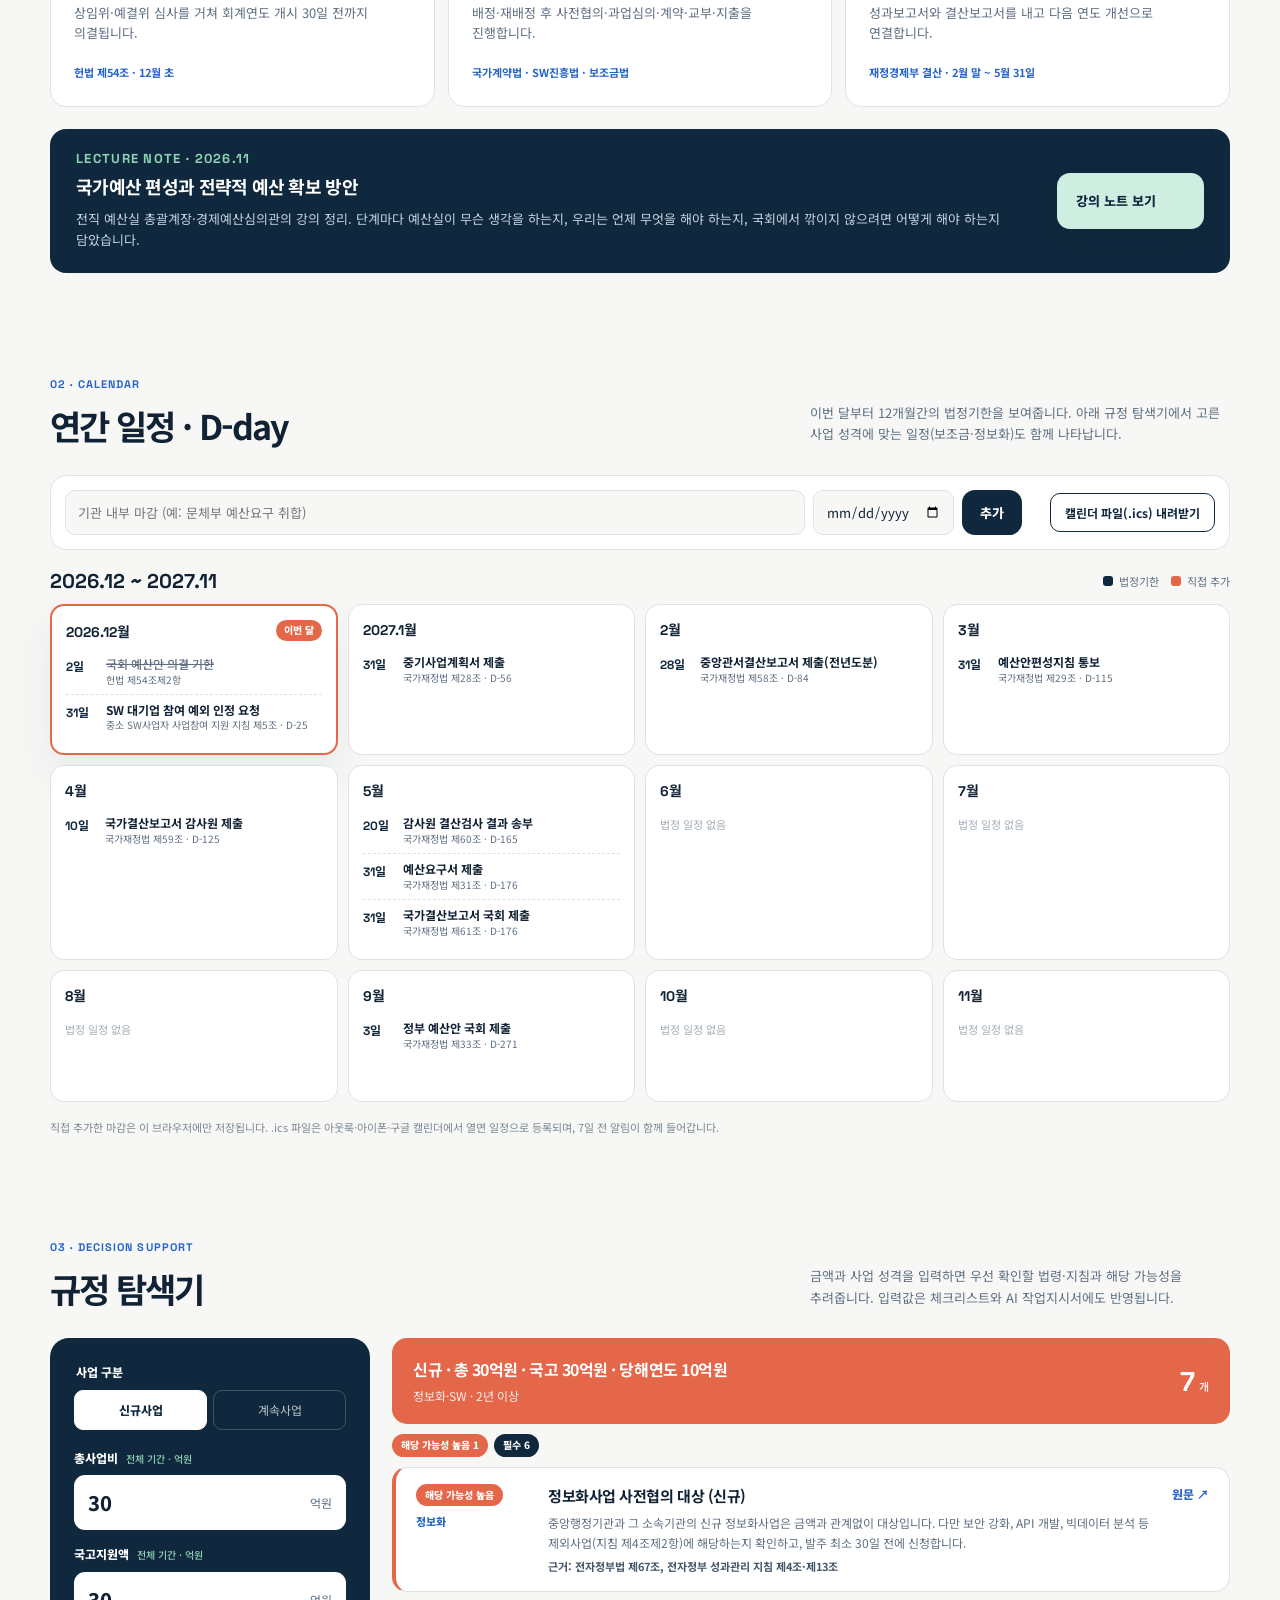
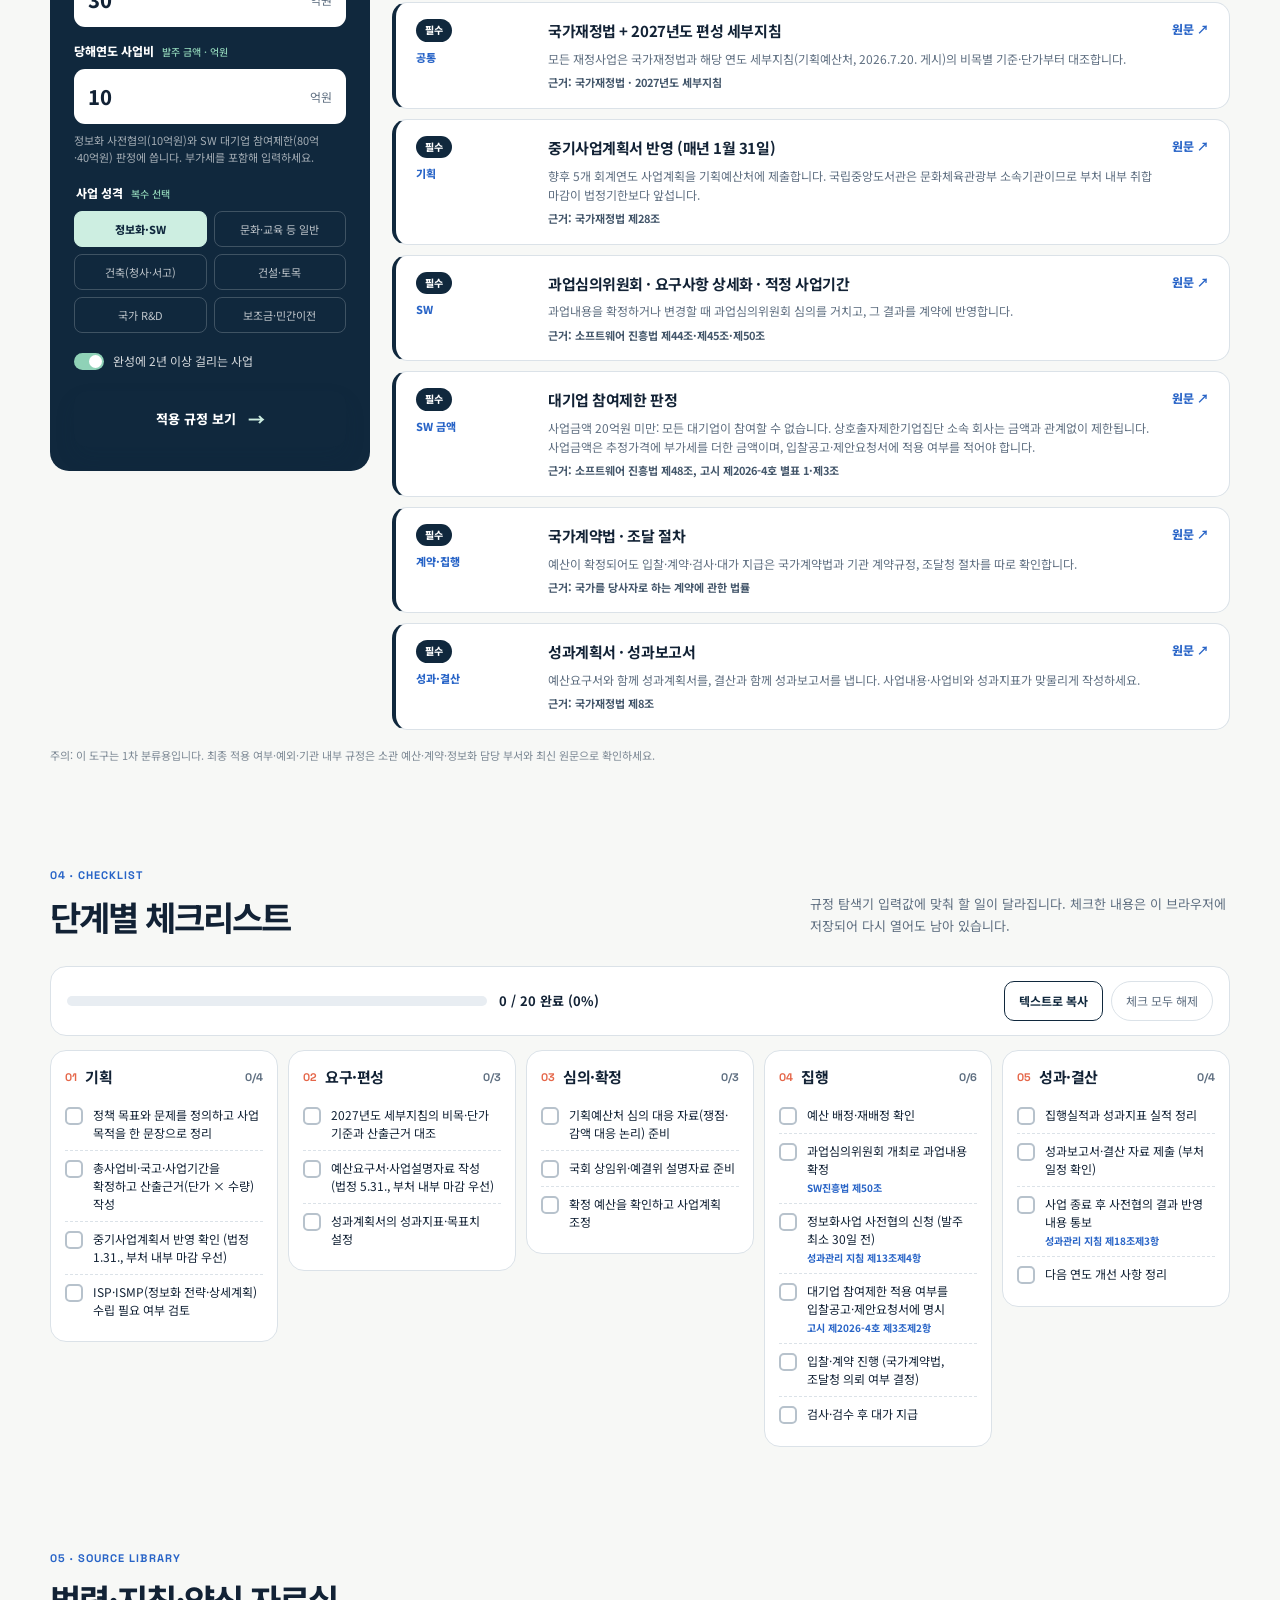
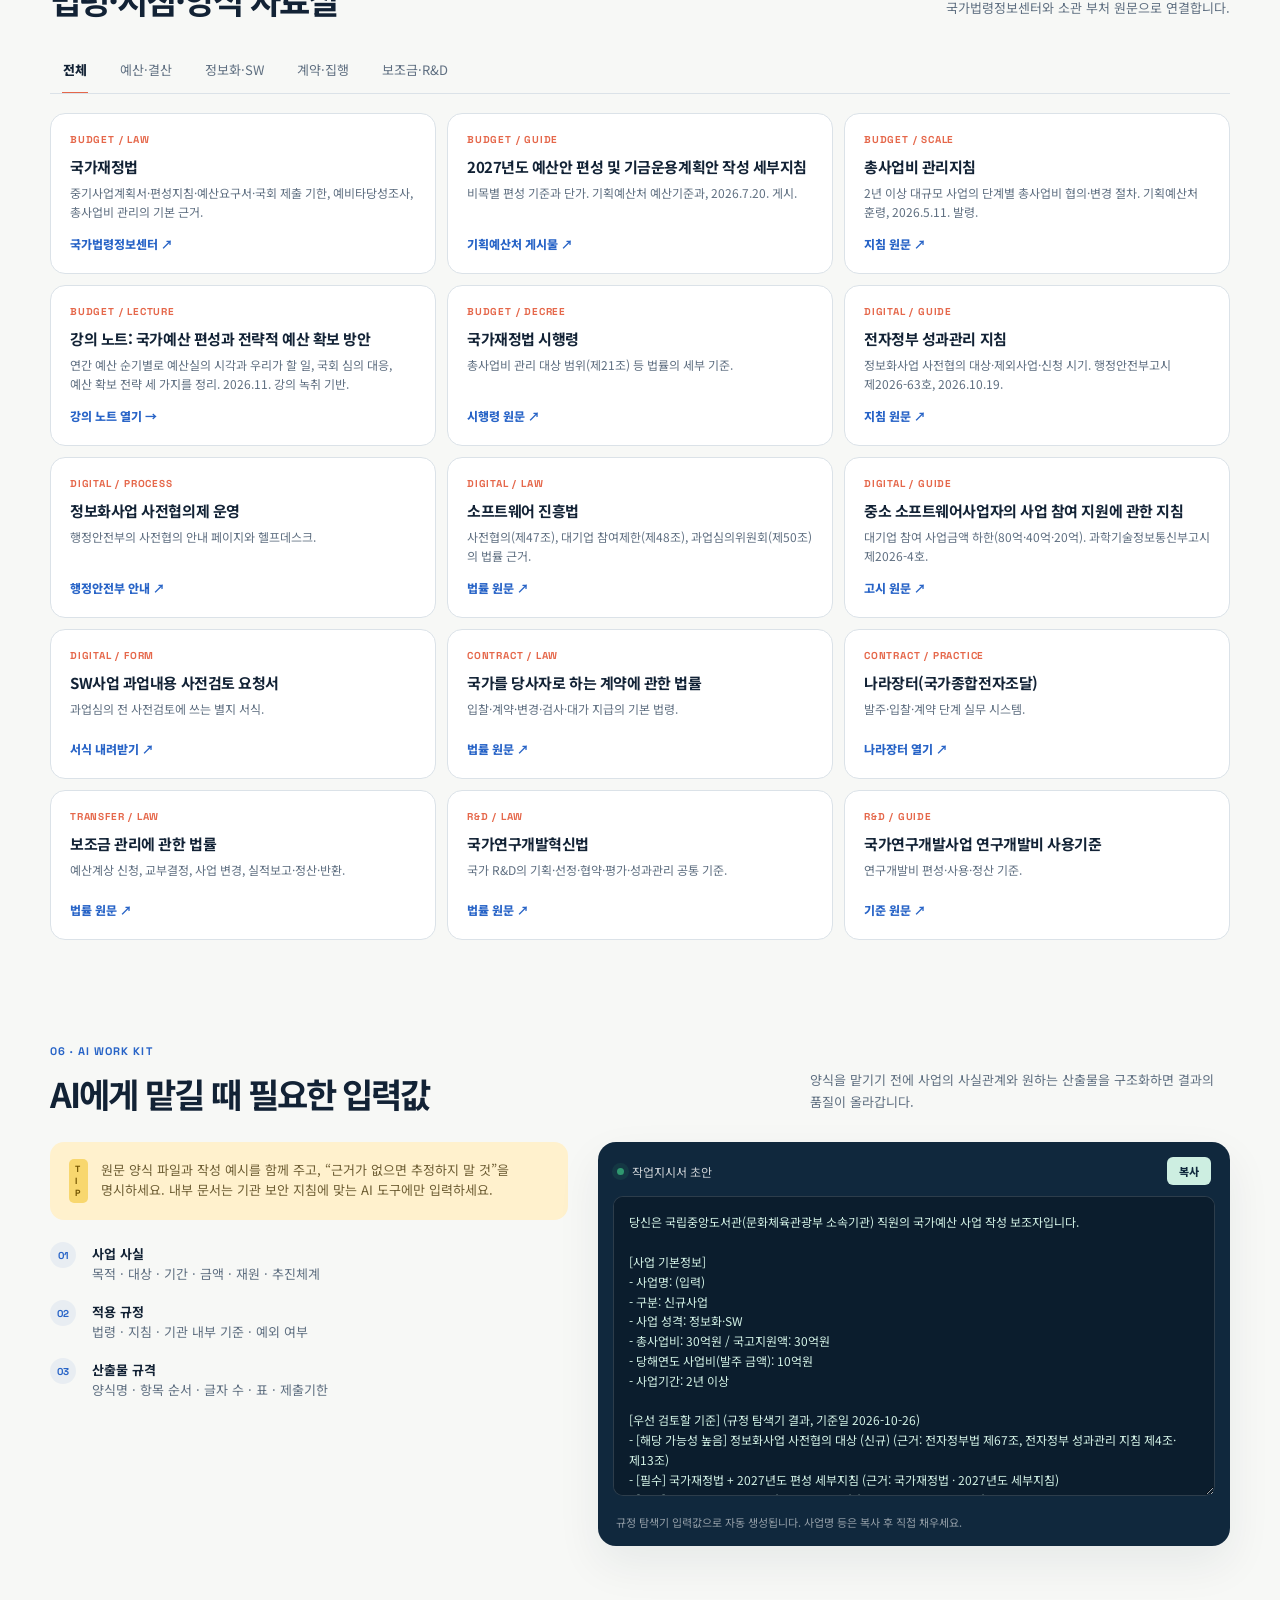
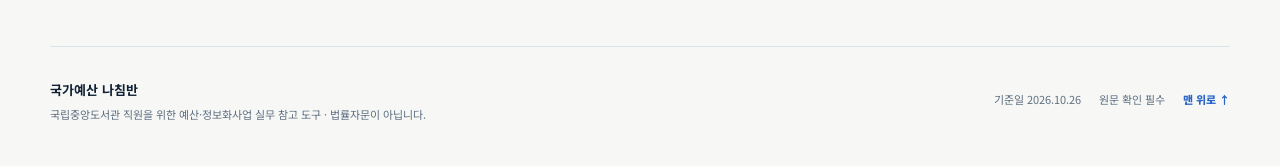
==== commit ab5c7911: "강의 노트 추가: 국가예산 편성과 전략적 예산 확보 방안 (2026.11.) - docs/lectures/2026-11-budget-strategy.md: 강의 녹취를 주제별로 정" ====
--- a/index.html
+++ b/index.html
@@ -20,6 +20,7 @@
         <a href="#checklist-section">체크리스트</a>
         <a href="#library">자료실</a>
         <a href="#ai-kit">AI 작업지시</a>
+        <a href="lecture.html">강의 노트</a>
       </nav>
       <button class="ghost-button" id="resetButton" type="button">입력 초기화</button>
     </header>
@@ -72,6 +73,14 @@
           <li class="flow-card"><div class="flow-number">05</div><h3>집행·변경</h3><p>배정·재배정 후 사전협의·과업심의·계약·교부·지출을 진행합니다.</p><small>국가계약법 · SW진흥법 · 보조금법</small></li>
           <li class="flow-card"><div class="flow-number">06</div><h3>성과·결산</h3><p>성과보고서와 결산보고서를 내고 다음 연도 개선으로 연결합니다.</p><small>재정경제부 결산 · 2월 말 ~ 5월 31일</small></li>
         </ol>
+        <div class="lecture-teaser">
+          <div>
+            <p class="eyebrow">LECTURE NOTE · 2026.11</p>
+            <h3>국가예산 편성과 전략적 예산 확보 방안</h3>
+            <p>전직 예산실 총괄계장·경제예산심의관의 강의 정리. 단계마다 예산실이 무슨 생각을 하는지, 우리는 언제 무엇을 해야 하는지, 국회에서 깎이지 않으려면 어떻게 해야 하는지 담았습니다.</p>
+          </div>
+          <a class="primary-button" href="lecture.html">강의 노트 보기 <span aria-hidden="true">→</span></a>
+        </div>
       </section>
 
       <section class="section-shell section-block" id="calendar" aria-labelledby="calendarTitle">
--- a/styles.css
+++ b/styles.css
@@ -409,3 +409,73 @@
   .section-block { padding-top: 32px; break-inside: avoid; }
   .result-card, .phase, .month { break-inside: avoid; }
 }
+
+/* ---------- 강의 노트 페이지 (lecture.html) ---------- */
+.topnav a[aria-current='page'] { color: var(--blue); font-weight: 800; }
+.lecture-layout { display: grid; grid-template-columns: 230px minmax(0, 1fr); gap: 44px; padding: 48px 0 80px; align-items: start; }
+.lecture-toc { position: sticky; top: 96px; font-size: 12px; }
+.lecture-toc .toc ul { display: grid; gap: 2px; margin-bottom: 18px; }
+.lecture-toc .toc a { display: block; padding: 6px 10px; border-radius: 8px; color: var(--muted); line-height: 1.45; }
+.lecture-toc .toc a:hover { background: #fff; color: var(--blue); }
+.lecture-toc .text-link { font-size: 11px; color: var(--blue); font-weight: 700; }
+
+.lecture-body { background: #fff; border: 1px solid var(--line); border-radius: var(--radius); padding: 44px 52px 56px; min-width: 0; }
+.lecture-body h1 { font-size: 34px; line-height: 1.3; letter-spacing: -0.06em; margin: 6px 0 22px; }
+.lecture-body h2 { font-size: 23px; letter-spacing: -0.05em; margin: 52px 0 16px; padding-top: 22px; border-top: 2px solid var(--navy); }
+.lecture-body h3 { font-size: 17px; letter-spacing: -0.04em; margin: 30px 0 10px; color: var(--navy-2); }
+.lecture-body p, .lecture-body li { font-size: 14px; line-height: 1.8; }
+.lecture-body p { margin-bottom: 12px; }
+.lecture-body ul, .lecture-body ol { padding-left: 22px; margin: 0 0 14px; }
+.lecture-body ul { list-style: disc; }
+.lecture-body ol { list-style: decimal; }
+.lecture-body li { margin: 4px 0; }
+.lecture-body li > ul, .lecture-body li > ol { margin: 4px 0 6px; }
+.lecture-body ul ul { list-style: circle; }
+.lecture-body strong { color: var(--ink); font-weight: 800; }
+.lecture-body a { color: var(--blue); text-decoration: underline; text-underline-offset: 3px; }
+.lecture-body hr { display: none; }
+.lecture-body blockquote { margin: 14px 0 18px; padding: 14px 18px; background: var(--amber-soft); border-left: 4px solid var(--yellow); border-radius: 0 12px 12px 0; }
+.lecture-body blockquote p { margin: 0 0 4px; font-size: 13px; color: #5f5434; }
+.lecture-body blockquote p:last-child { margin-bottom: 0; }
+.lecture-body pre { background: var(--navy); color: var(--mint); padding: 18px 20px; border-radius: 12px; overflow-x: auto; font-size: 13px; line-height: 1.7; }
+.lecture-body code { font-family: var(--font-sans); }
+
+.table-wrap { overflow-x: auto; margin: 10px 0 20px; border: 1px solid var(--line); border-radius: 12px; }
+.lecture-body table { border-collapse: collapse; width: 100%; font-size: 13px; line-height: 1.6; }
+.lecture-body th { background: #eef2f5; color: var(--navy); text-align: left; font-weight: 800; white-space: nowrap; }
+.lecture-body th, .lecture-body td { padding: 10px 12px; border-bottom: 1px solid var(--line); vertical-align: top; }
+.lecture-body tr:last-child td { border-bottom: 0; }
+.lecture-body td:first-child { font-weight: 700; color: var(--navy-2); }
+
+.badge { display: inline-block; font-size: 11px; font-weight: 800; padding: 1px 8px; border-radius: 999px; margin-right: 4px; vertical-align: 1px; white-space: nowrap; }
+.badge.b-lec { background: #e6eefb; color: var(--blue); }
+.badge.b-chk { background: var(--mint); color: #1f6e50; }
+.badge.b-org { background: var(--coral-soft); color: #b2432a; }
+
+.lecture-teaser { display: grid; grid-template-columns: minmax(0, 1fr) auto; gap: 24px; align-items: center; margin-top: 22px; padding: 22px 26px; background: var(--navy); color: #fff; border-radius: var(--radius); }
+.lecture-teaser h3 { margin: 4px 0 6px; font-size: 18px; letter-spacing: -0.04em; }
+.lecture-teaser p { margin: 0; color: #c4d3e0; font-size: 13px; }
+.lecture-teaser .eyebrow { color: var(--mint-strong); }
+.lecture-teaser .primary-button { white-space: nowrap; background: var(--mint); color: var(--navy); }
+.lecture-teaser .primary-button:hover { background: #fff; }
+
+@media (max-width: 1080px) {
+  .lecture-layout { grid-template-columns: 1fr; }
+  .lecture-toc { position: static; background: #fff; border: 1px solid var(--line); border-radius: var(--radius); padding: 16px 18px 12px; }
+  .lecture-toc .toc ul { grid-template-columns: repeat(2, 1fr); }
+}
+@media (max-width: 560px) {
+  .lecture-body { padding: 26px 18px 34px; }
+  .lecture-body h1 { font-size: 26px; }
+  .lecture-body h2 { font-size: 20px; }
+  .lecture-toc .toc ul { grid-template-columns: 1fr; }
+  .lecture-teaser { grid-template-columns: 1fr; }
+}
+@media print {
+  .lecture-toc, .footer { display: none !important; }
+  .lecture-layout { display: block; padding: 0; }
+  .lecture-body { border: 0; padding: 0; }
+  .lecture-body h2 { break-after: avoid; }
+  .table-wrap { overflow: visible; }
+  .lecture-body tr, .lecture-body blockquote { break-inside: avoid; }
+}
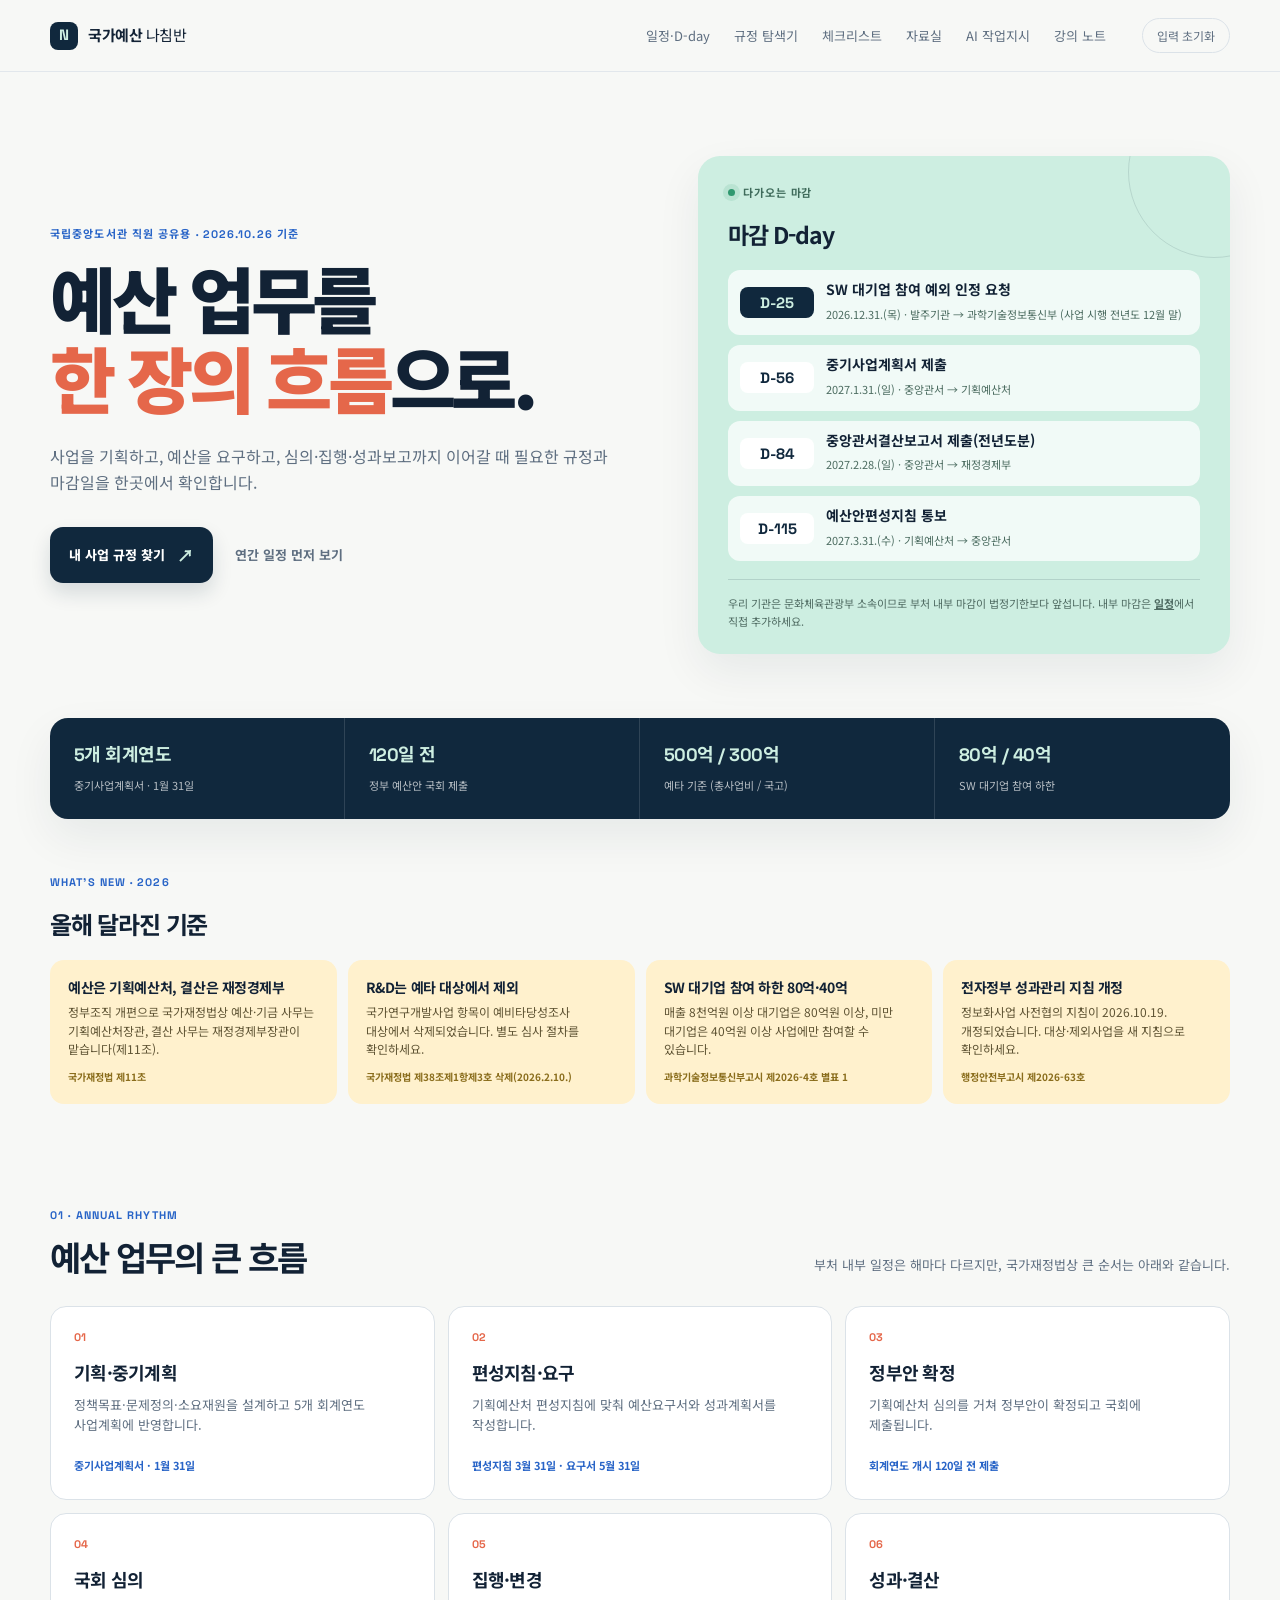
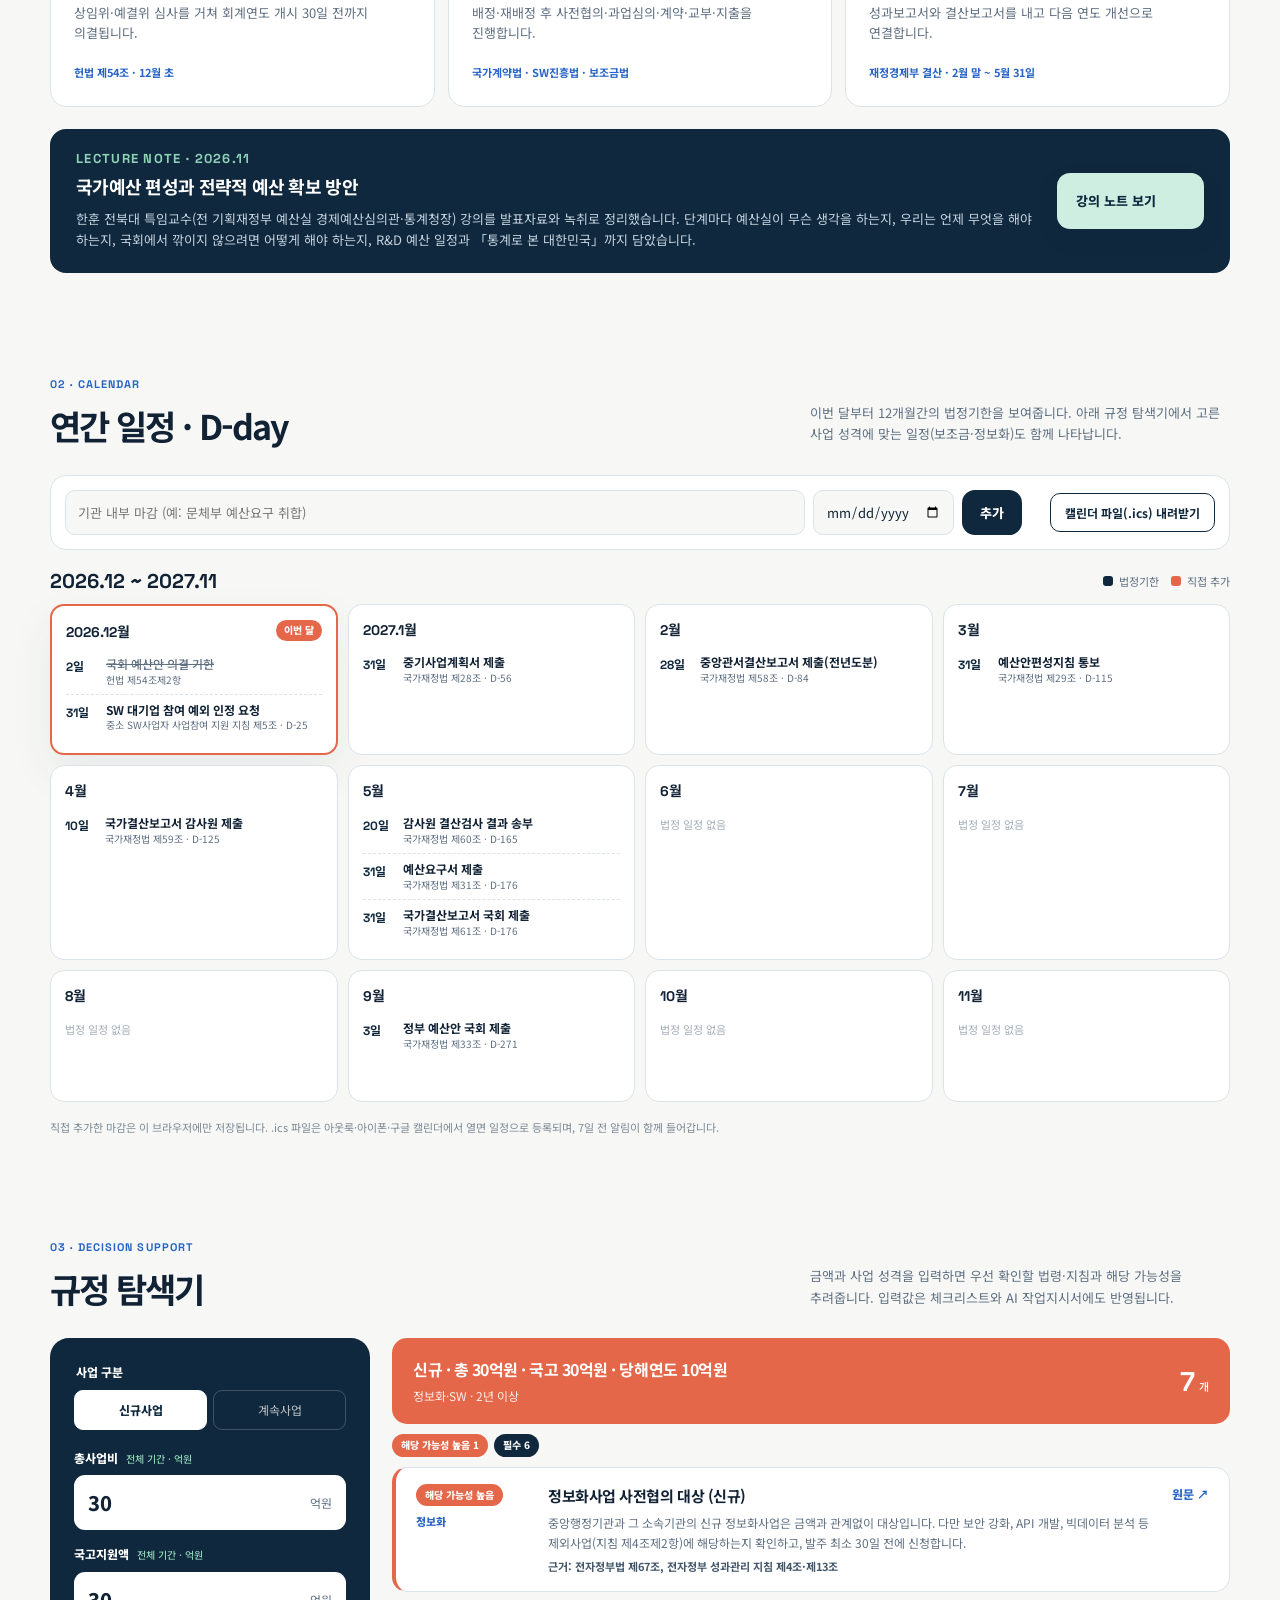
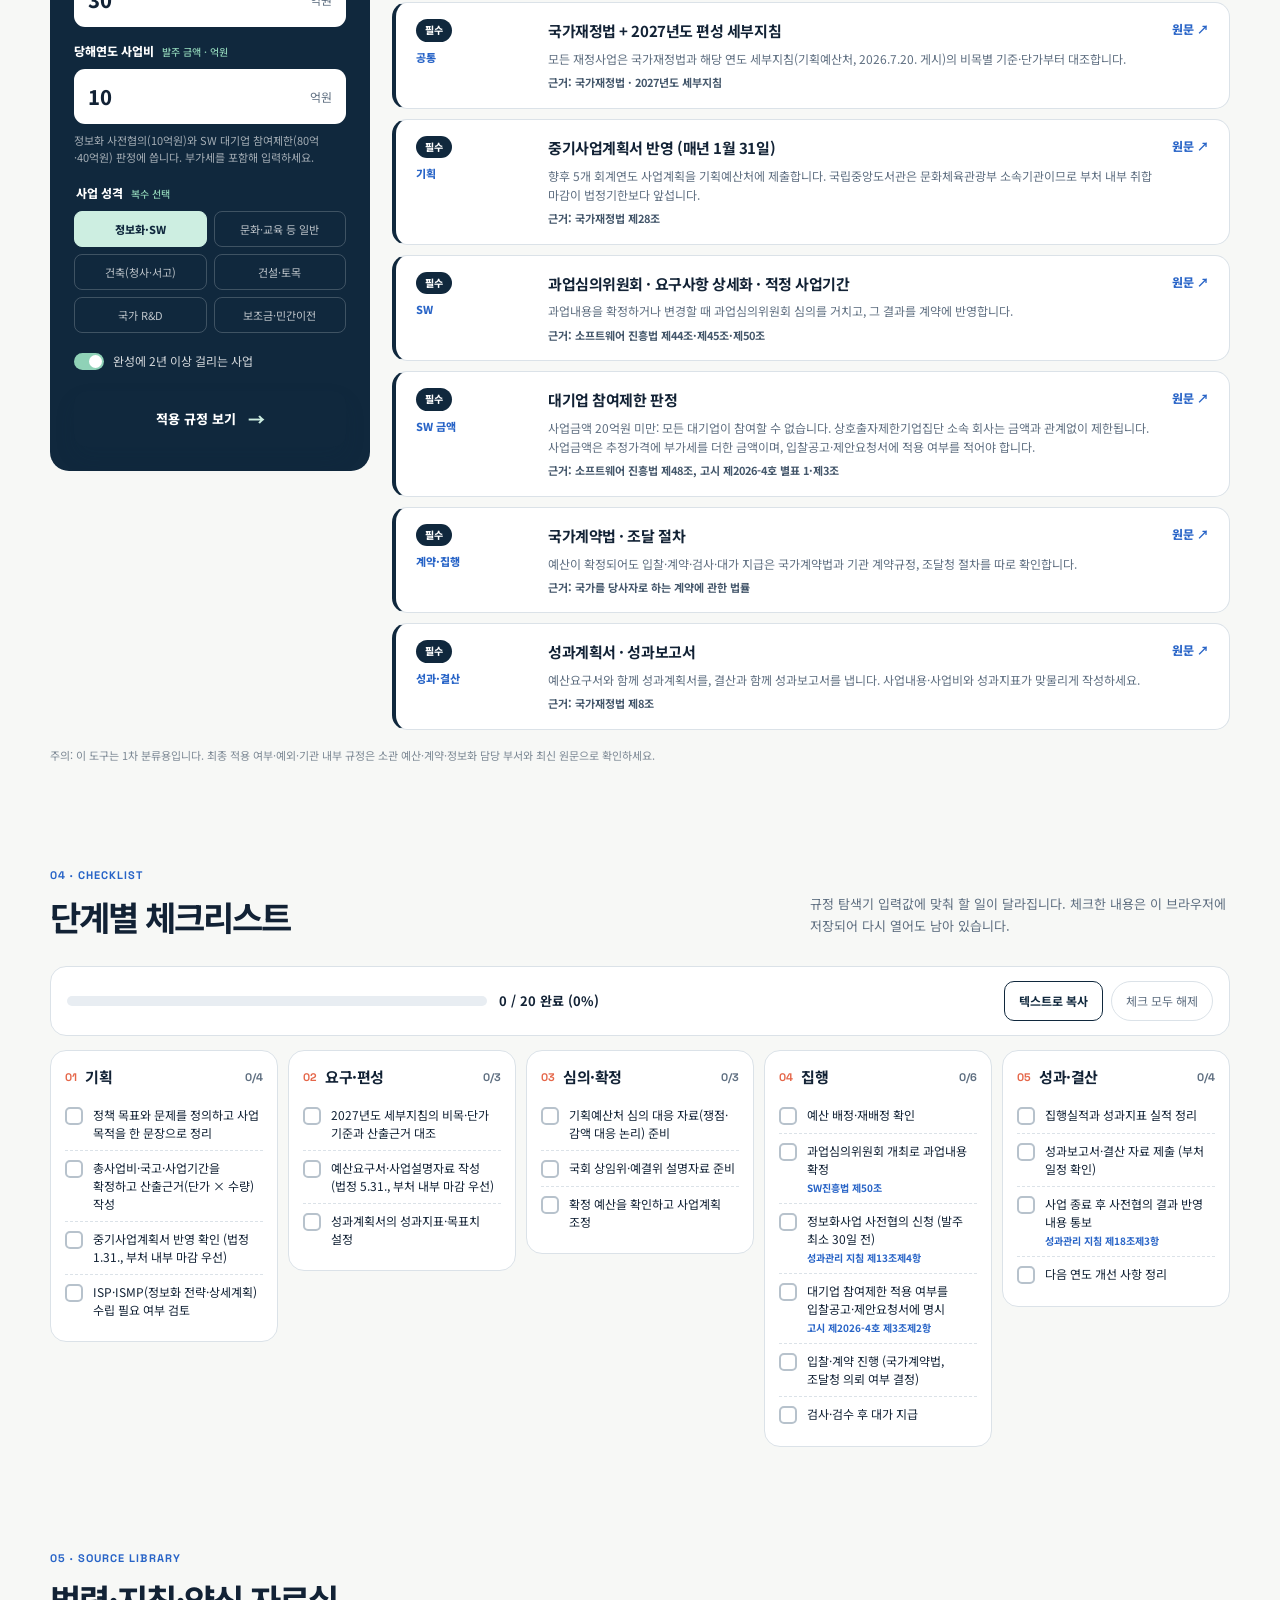
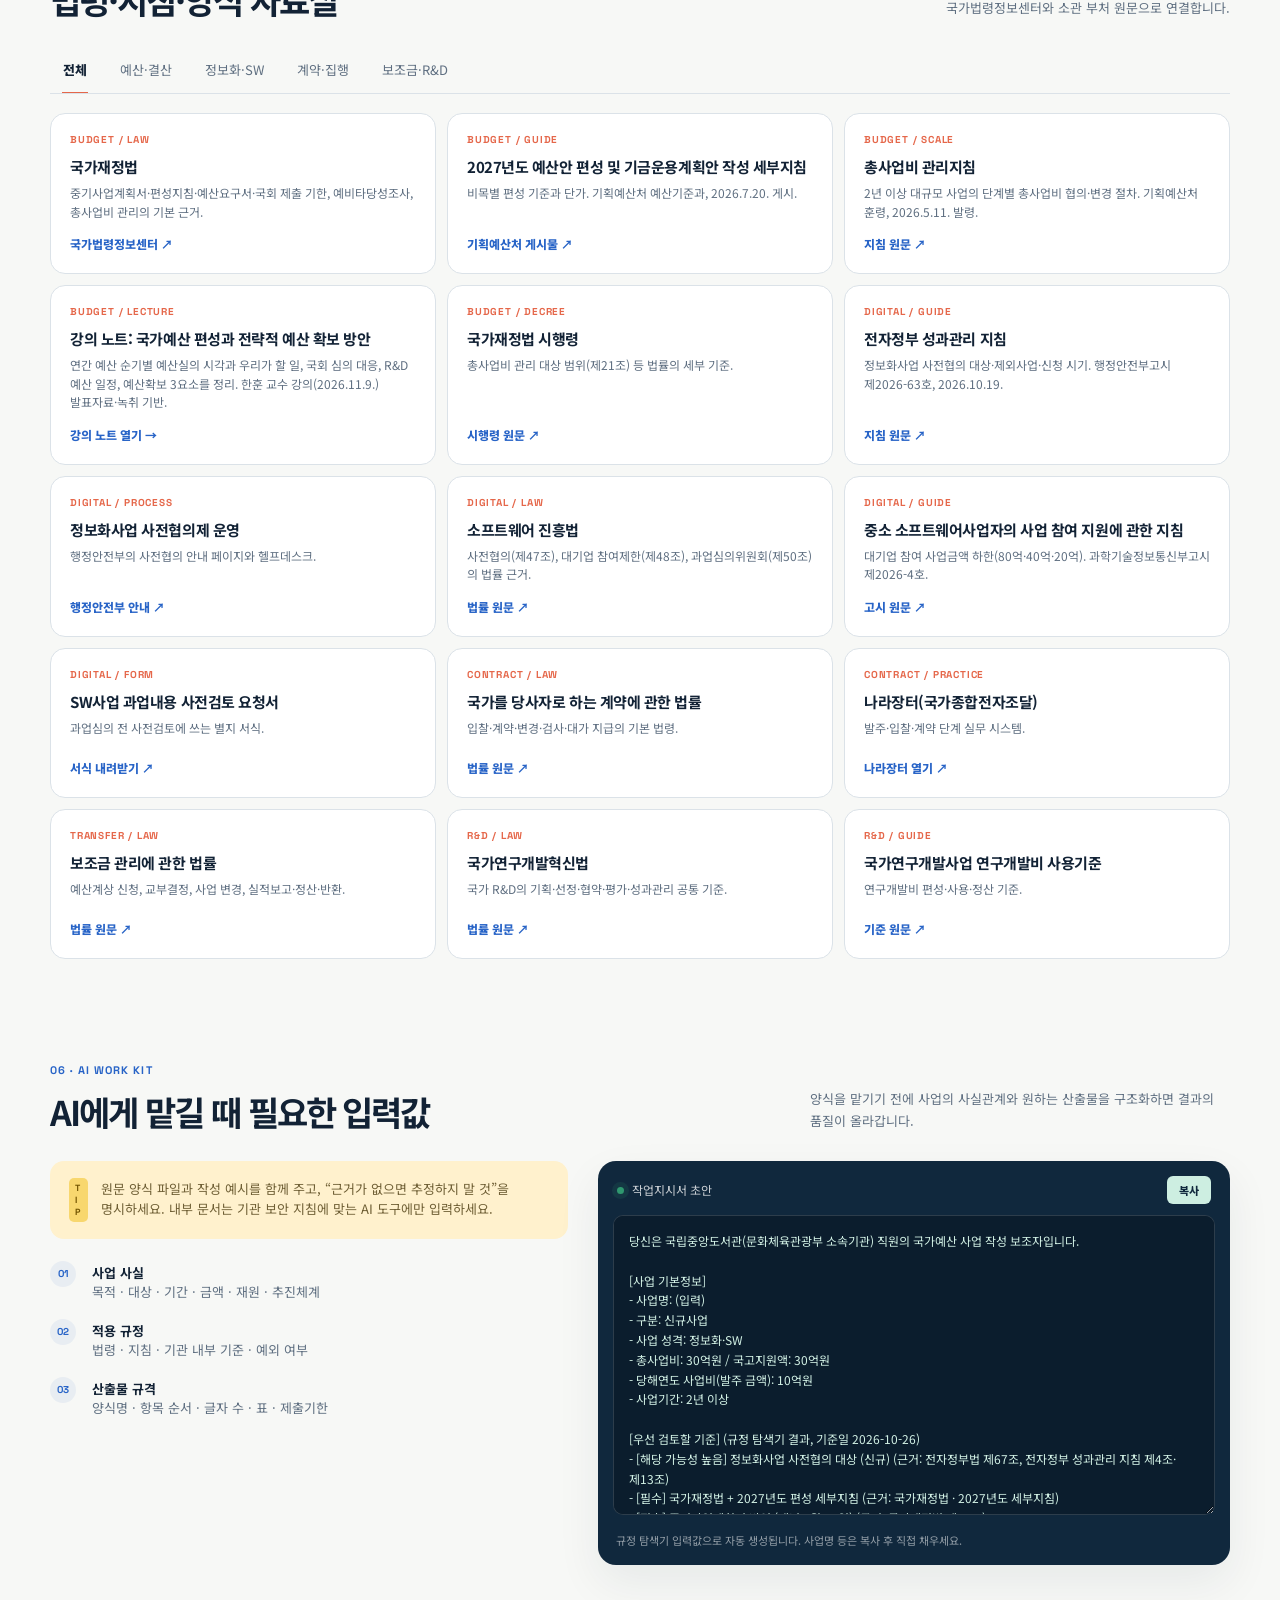
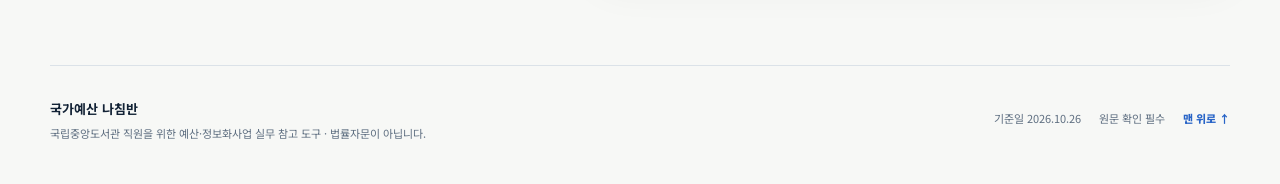
==== commit 07c30095: "강의 노트에 발표자료(45쪽) 반영 - 강사·강의일 확정(한훈 전북대 특임교수, 2026.11.9.) - 재정 규모·분야별 재원배분·국가채무를 장표 수치로 교체 - 예산 순기 표를" ====
--- a/index.html
+++ b/index.html
@@ -77,7 +77,7 @@
           <div>
             <p class="eyebrow">LECTURE NOTE · 2026.11</p>
             <h3>국가예산 편성과 전략적 예산 확보 방안</h3>
-            <p>전직 예산실 총괄계장·경제예산심의관의 강의 정리. 단계마다 예산실이 무슨 생각을 하는지, 우리는 언제 무엇을 해야 하는지, 국회에서 깎이지 않으려면 어떻게 해야 하는지 담았습니다.</p>
+            <p>한훈 전북대 특임교수(전 기획재정부 예산실 경제예산심의관·통계청장) 강의를 발표자료와 녹취로 정리했습니다. 단계마다 예산실이 무슨 생각을 하는지, 우리는 언제 무엇을 해야 하는지, 국회에서 깎이지 않으려면 어떻게 해야 하는지, R&amp;D 예산 일정과 「통계로 본 대한민국」까지 담았습니다.</p>
           </div>
           <a class="primary-button" href="lecture.html">강의 노트 보기 <span aria-hidden="true">→</span></a>
         </div>
--- a/styles.css
+++ b/styles.css
@@ -479,3 +479,4 @@
   .table-wrap { overflow: visible; }
   .lecture-body tr, .lecture-body blockquote { break-inside: avoid; }
 }
+.badge.b-sld { background: #ece7fb; color: #5b45b0; }
